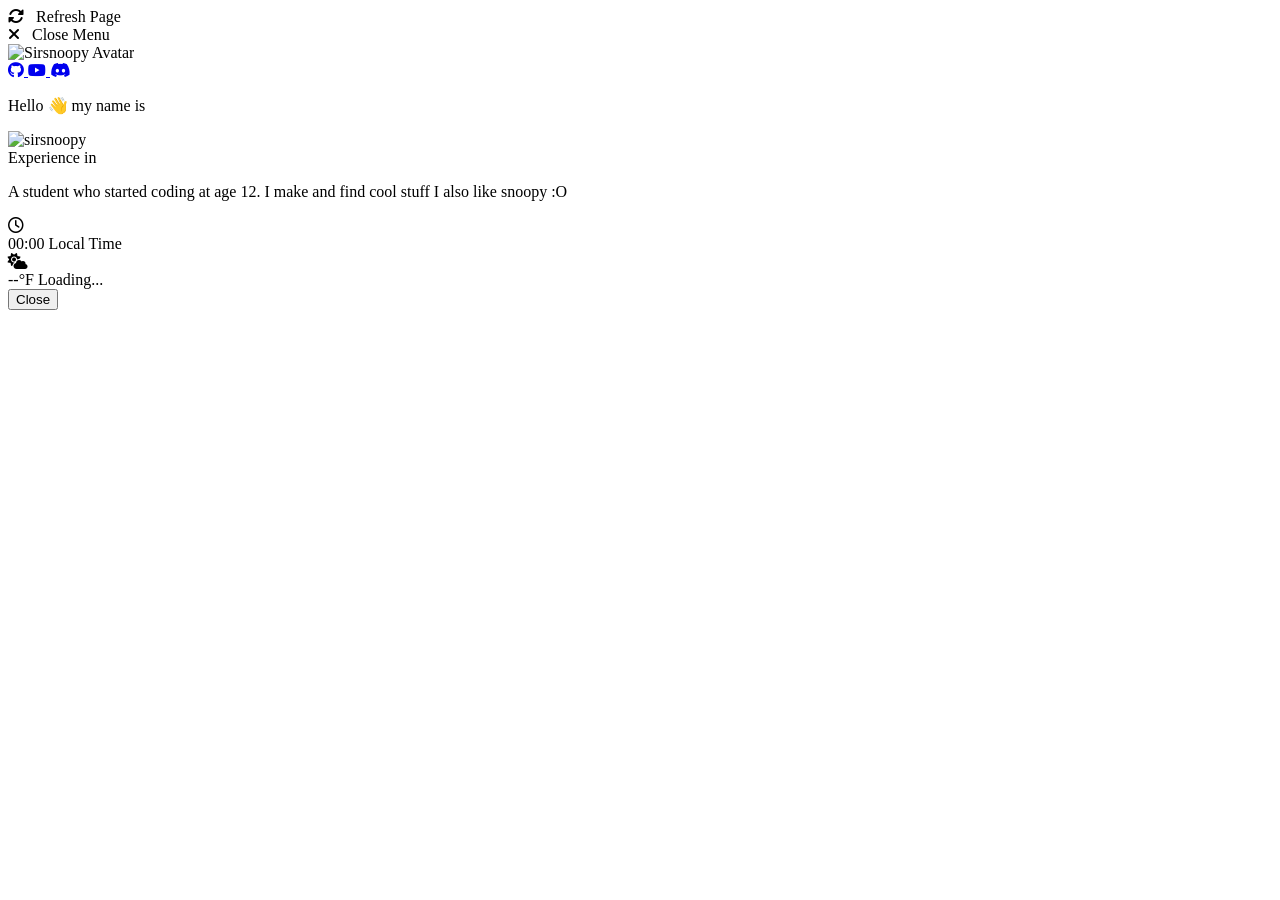
==== index.html @ 3606253a "Update index.html" ====
<!doctype html>
<html lang="en">
<head>
<meta charset="utf-8" />
<meta name="viewport" content="width=device-width,initial-scale=1,viewport-fit=cover" />
<title>Sirsnoopy</title>

<link rel="icon" type="image/png" href="https://raw.githubusercontent.com/code-andrewy/Images/refs/heads/main/c0e9641a-6ab6-4aae-87ee-11a4ff2da95d.sketchpad%20(1).png" />

<link rel="stylesheet" href="https://cdnjs.cloudflare.com/ajax/libs/font-awesome/6.5.1/css/all.min.css" />

<link href="https://fonts.googleapis.com/css2?family=Plus+Jakarta+Sans:wght@400;600;700;800&display=swap" rel="stylesheet" />

<link rel="stylesheet" href="style.css">
</head>

<body>

<div id="bg-overlay"></div>

<div id="context-menu" aria-hidden="true" role="menu">
  <div class="menu-item" id="ctx-refresh" role="menuitem" tabindex="0">
    <i class="fa-solid fa-rotate"></i>
    <span style="margin-left:8px">Refresh Page</span>
  </div>
  <div class="menu-item" id="ctx-close" role="menuitem" tabindex="0">
    <i class="fa-solid fa-xmark"></i>
    <span style="margin-left:8px">Close Menu</span>
  </div>
</div>

<div class="container" id="tilt-container">
  <main class="card" id="tilt-card" role="application" aria-label="Sirsnoopy profile card">

    <div class="card-glow" id="glow"></div>

    <div class="profile-section">
      <div class="pfp-outer" tabindex="0">
        <div class="pfp-inner">
          <img
            src="https://raw.githubusercontent.com/code-andrewy/Images/refs/heads/main/f7846a05d5985dff44d6d0ed58ea5aa6.png"
            alt="Sirsnoopy Avatar"
            class="pfp-img">
        </div>
      </div>

      <div class="social-row">
        <a href="https://github.com/code-andrewy" target="_blank" rel="noopener" class="social-btn" aria-label="GitHub">
          <i class="fa-brands fa-github"></i>
        </a>

        <a href="https://www.youtube.com/@SirSnoopsiee" target="_blank" rel="noopener" class="social-btn" aria-label="YouTube">
          <i class="fa-brands fa-youtube"></i>
        </a>

        <a href="https://discord.com/users/1478125540828385350" target="_blank" rel="noopener" class="social-btn" aria-label="Discord">
          <i class="fa-brands fa-discord"></i>
        </a>
      </div>
    </div>

    <div class="content-section">

      <div>
        <p class="greeting">Hello 👋 my name is</p>
        <img
          src="https://raw.githubusercontent.com/code-andrewy/jumpman64beta/refs/heads/main/image-removebg-preview%20(1).png"
          alt="sirsnoopy"
          class="name-logo">
      </div>

      <div class="typewriter-wrap">
        Experience in 
        <span id="typewriter" style="color:var(--blue)"></span>
        <span class="cursor"></span>
      </div>

      <p class="bio">
        A student who started coding at age 12. I make and find cool stuff I also like snoopy :O
      </p>

      <div class="info-grid">

        <div class="stat-box">
          <i class="fa-regular fa-clock"></i>
          <div>
            <span class="stat-val" id="time">00:00</span>
            <span class="stat-label">Local Time</span>
          </div>
        </div>

        <div class="stat-box">
          <i class="fa-solid fa-cloud-sun"></i>
          <div>
            <span class="stat-val" id="temp">--°F</span>
            <span class="stat-label" id="cond">Loading...</span>
          </div>
        </div>

      </div>

    </div>

  </main>
</div>

<div class="video-modal" id="video-modal" aria-hidden="true">
  <div class="video-frame" role="dialog" aria-modal="true" aria-label="Intro video">
    <button class="close" id="video-close">Close</button>
    <div id="intro-player" style="width:100%;height:100%;"></div>
  </div>
</div>

<script src="script.js" defer></script>

</body>
</html>
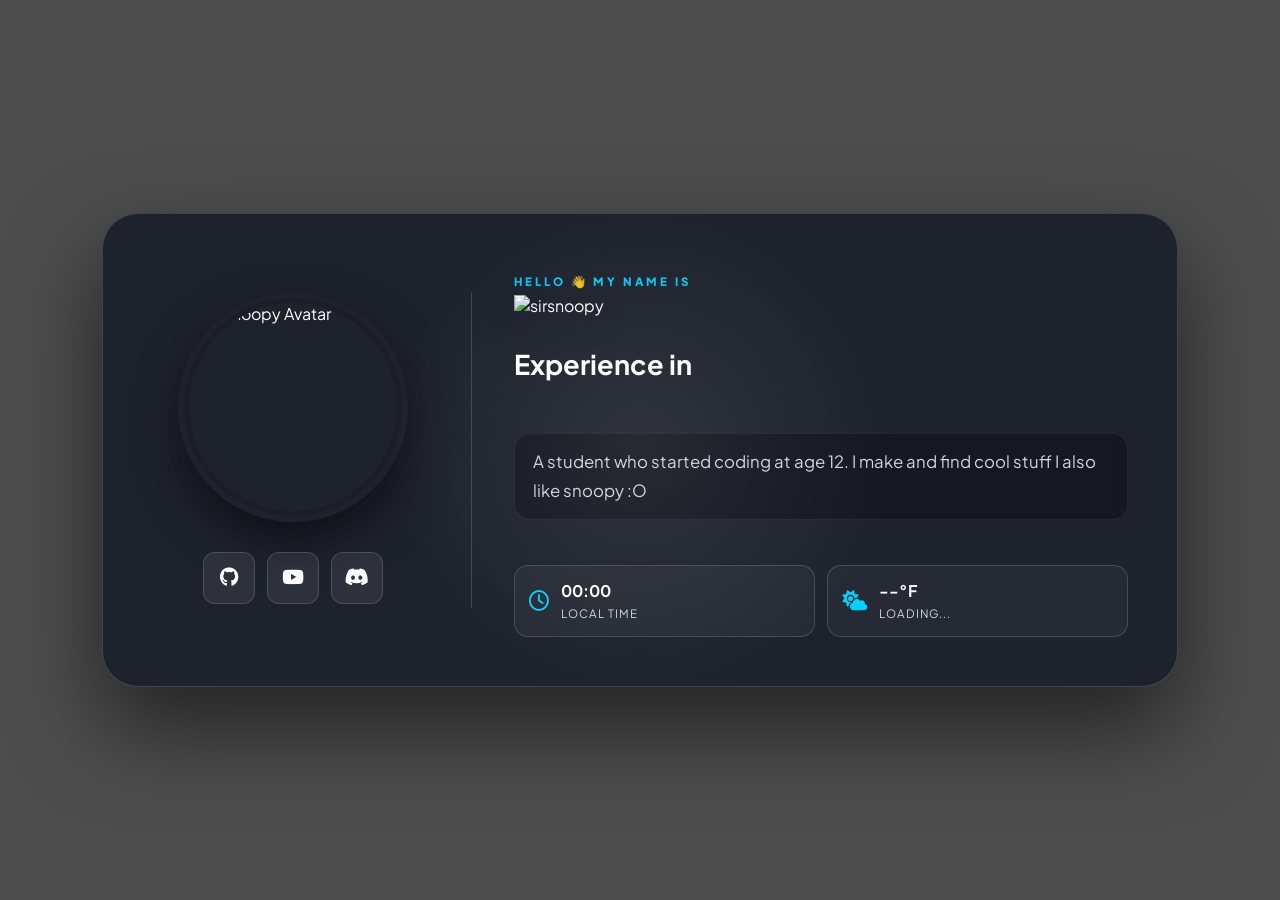
==== commit 0a5b1fce: "Update index.html" ====
--- a/index.html
+++ b/index.html
@@ -5,7 +5,7 @@
 <meta name="viewport" content="width=device-width,initial-scale=1,viewport-fit=cover" />
 <title>Sirsnoopy</title>
 
-<link rel="icon" type="image/png" href="https://raw.githubusercontent.com/code-andrewy/Images/refs/heads/main/c0e9641a-6ab6-4aae-87ee-11a4ff2da95d.sketchpad%20(1).png" />
+<link rel="icon" type="image/png" href="https://raw.githubusercontent.com/code-andrewy/Images/refs/heads/main/unwatermarked_Gemini_Generated_Image_5cxwxp5cxwxp5cxw.png" />
 
 <link rel="stylesheet" href="https://cdnjs.cloudflare.com/ajax/libs/font-awesome/6.5.1/css/all.min.css" />
 
@@ -38,7 +38,7 @@
       <div class="pfp-outer" tabindex="0">
         <div class="pfp-inner">
           <img
-            src="https://raw.githubusercontent.com/code-andrewy/Images/refs/heads/main/f7846a05d5985dff44d6d0ed58ea5aa6.png"
+            src="https://raw.githubusercontent.com/code-andrewy/Images/refs/heads/main/unwatermarked_Gemini_Generated_Image_5cxwxp5cxwxp5cxw.png"
             alt="Sirsnoopy Avatar"
             class="pfp-img">
         </div>
--- a/style.css
+++ b/style.css
@@ -0,0 +1,52 @@
+:root{
+  --blue:#00d2ff;
+  --Yellow:#000000;
+  --glass:rgba(15,20,35,0.75);
+  --border:rgba(255,255,255,0.15);
+  --text:#ffffff;
+  --muted:#cbd5e1;
+  --bg-fallback:url('https://raw.githubusercontent.com/code-andrewy/jumpman64beta/refs/heads/main/charlie-brown-snoopy-stargazing-desktop-wallpaper-preview.jpg');
+  --smooth-medium:260ms;
+}
+*{box-sizing:border-box}
+html,body{height:100%;margin:0;padding:0;font-family:'Plus Jakarta Sans',sans-serif;-webkit-font-smoothing:antialiased;-moz-osx-font-smoothing:grayscale;color:var(--text)}
+body{display:flex;align-items:center;justify-content:center;min-height:100vh;padding:env(safe-area-inset-top,20px) env(safe-area-inset-right,20px) env(safe-area-inset-bottom,20px) env(safe-area-inset-left,20px);background:linear-gradient(rgba(0,0,0,0.45),rgba(0,0,0,0.45)),var(--bg-fallback);background-size:cover;background-position:center;overflow:auto}
+@media (min-width:1100px){ body{ background-attachment:fixed } }
+#bg-video{position:fixed;inset:0;width:100%;height:100%;object-fit:cover;z-index:-2;pointer-events:none}
+#bg-overlay{position:fixed;inset:0;background:linear-gradient(rgba(0,0,0,0.45),rgba(0,0,0,0.45));z-index:-1;pointer-events:none}
+.hide-video #bg-video{display:none}
+#context-menu{position:fixed;background:rgba(20,25,40,0.95);backdrop-filter:blur(12px);border:1px solid var(--border);border-radius:12px;padding:8px;width:180px;display:none;z-index:10005;box-shadow:0 10px 30px rgba(0,0,0,0.5)}
+.menu-item{padding:10px 14px;font-size:.85rem;border-radius:8px;cursor:pointer;display:flex;align-items:center;gap:10px}
+.menu-item:hover{background:rgba(255,255,255,0.06)}
+.menu-item:focus{outline:3px solid rgba(0,210,255,0.12)}
+.ripple{position:fixed;border-radius:50%;transform:translate(-50%,-50%);pointer-events:none;background:rgba(255,255,255,0.16);animation:rippleAnim .56s cubic-bezier(.2,.9,.28,1) forwards;z-index:10006}
+@keyframes rippleAnim{0%{transform:translate(-50%,-50%) scale(0.02);opacity:0.9}60%{transform:translate(-50%,-50%) scale(0.8);opacity:0.45}100%{transform:translate(-50%,-50%) scale(4);opacity:0}}
+.container{width:100%;max-width:1100px;margin:0 auto;padding:12px;perspective:1500px;z-index:2}
+.card{width:100%;background:var(--glass);border:1px solid var(--border);border-radius:36px;padding:clamp(18px,3.5vw,48px);display:grid;grid-template-columns:1fr;gap:clamp(16px,3vw,40px);backdrop-filter:blur(28px) saturate(160%);-webkit-backdrop-filter:blur(28px) saturate(160%);box-shadow:0 40px 90px rgba(0,0,0,0.55);transform-style:preserve-3d;transition:transform .12s ease-out;position:relative;max-height:calc(100vh - 40px);overflow:auto;-webkit-overflow-scrolling:touch;will-change:transform}
+.card-glow{position:absolute;inset:0;background:radial-gradient(circle at var(--mouse-x,50%) var(--mouse-y,50%),rgba(255,255,255,0.08),transparent 45%);pointer-events:none;z-index:3;border-radius:inherit;transition:background-position 220ms linear,opacity 220ms ease}
+.profile-section{display:flex;flex-direction:column;align-items:center;gap:clamp(16px,2.6vw,30px);z-index:2;padding-bottom:4px}
+.pfp-outer{width:clamp(120px,20vw,230px);height:clamp(120px,20vw,230px);background:var(--yellow);border-radius:50%;padding:6px;box-shadow:0 20px 45px rgba(0,0,0,0.5);transition:transform .4s cubic-bezier(.175,.885,.32,1.275);flex-shrink:0}
+.pfp-outer:hover{transform:scale(1.04)}
+.pfp-inner{width:100%;height:100%;border-radius:50%;overflow:hidden;border:5px solid rgba(0,0,0,0.12)}
+.pfp-img{width:100%;height:100%;object-fit:cover;display:block;backface-visibility:hidden;-webkit-transform:translateZ(0)}
+.content-section{z-index:2;display:flex;flex-direction:column;gap:clamp(12px,2.2vw,28px)}
+.greeting{color:var(--blue);text-transform:uppercase;letter-spacing:3px;font-weight:800;font-size:.72rem;margin-bottom:6px;opacity:.95}
+.name-logo{max-width:320px;width:100%;filter:drop-shadow(0 8px 15px rgba(0,0,0,0.4));margin-bottom:6px}
+.typewriter-wrap{font-size:clamp(1rem,2.6vw,1.7rem);font-weight:700;min-height:1.4em;line-height:1.1;word-break:break-word}
+.bio{color:var(--muted);font-size:clamp(.95rem,1.9vw,1.05rem);line-height:1.7;background:rgba(0,0,0,0.28);padding:14px 18px;border-radius:16px;border:1px solid rgba(255,255,255,0.06);max-width:100%;overflow:auto}
+.info-grid{display:grid;grid-template-columns:repeat(auto-fit,minmax(160px,1fr));gap:12px}
+.stat-box{background:rgba(255,255,255,0.04);padding:14px;border-radius:14px;border:1px solid var(--border);display:flex;align-items:center;gap:12px;transition:transform .28s ease,background .28s ease,border-color .28s ease}
+.stat-box:hover{transform:translateY(-6px);background:rgba(255,255,255,0.06);border-color:var(--blue)}
+.stat-box i{font-size:1.25rem;color:var(--blue)}
+.stat-val{font-weight:700;font-size:1rem;display:block}
+.stat-label{font-size:.72rem;color:var(--muted);text-transform:uppercase;letter-spacing:1px}
+.social-row{display:flex;gap:12px;flex-wrap:wrap;align-items:center}
+.social-btn{width:52px;height:52px;border-radius:12px;background:rgba(255,255,255,0.07);border:1px solid var(--border);color:white;font-size:1.2rem;display:grid;place-items:center;text-decoration:none;transition:transform .22s cubic-bezier(.175,.885,.32,1.275),box-shadow .22s}
+.social-btn:hover{transform:translateY(-8px) scale(1.06);box-shadow:0 12px 28px rgba(0,0,0,0.28)}
+@media (min-width:850px){.card{grid-template-columns:320px 1fr;align-items:center;gap:36px;padding:clamp(28px,3.8vw,56px)}.profile-section{border-right:1px solid var(--border);padding-right:36px}.content-section{padding-left:6px}}
+@media (max-width:600px){.card{padding:16px;border-radius:20px;gap:16px;max-height:calc(100vh - 20px)}.profile-section{border-right:none;padding:0}.social-row{justify-content:center}.name-logo{max-width:260px;margin:0 auto;display:block}.greeting{text-align:center}.pfp-outer{padding:4px}.social-btn{width:48px;height:48px;font-size:1.05rem;border-radius:10px}.bio{padding:12px;border-radius:12px}}
+@media (max-width:420px){.pfp-outer{width:clamp(96px,28vw,160px);height:clamp(96px,28vw,160px)}.typewriter-wrap{font-size:1.05rem}.stat-box{padding:11px;gap:10px}.info-grid{grid-template-columns:repeat(auto-fit,minmax(140px,1fr))}.card{padding:12px;border-radius:16px}}
+.video-modal{position:fixed;inset:0;display:none;align-items:center;justify-content:center;background:rgba(0,0,0,0.95);z-index:10010}
+.video-frame{position:absolute;inset:0;width:100%;height:100%;margin:auto;border-radius:0;overflow:hidden}
+.video-frame .close{position:absolute;right:12px;top:12px;background:rgba(255,255,255,0.06);border:1px solid rgba(255,255,255,0.06);color:#fff;padding:8px;border-radius:8px;cursor:pointer;z-index:3}
+.copy-toast{position:fixed;left:50%;transform:translateX(-50%);bottom:6%;padding:10px 14px;border-radius:12px;background:rgba(12,12,12,0.9);color:#fff;font-weight:700;z-index:120000;box-shadow:0 12px 28px rgba(0,0,0,0.6)}
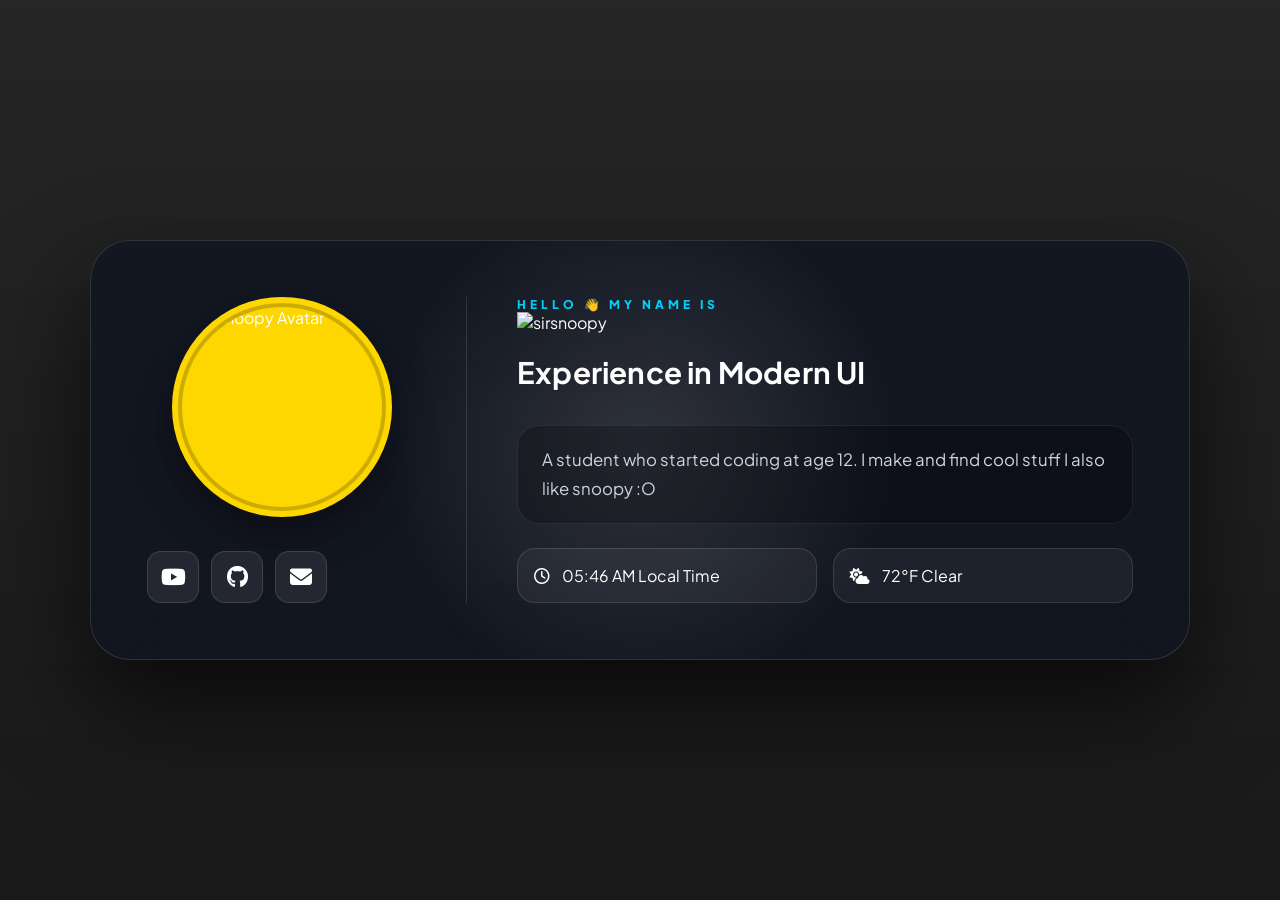
==== commit 4b9c7020: "Update index.html" ====
--- a/index.html
+++ b/index.html
@@ -45,7 +45,7 @@
       </div>
 
       <div class="social-row">
-        <a href="https://github.com/code-andrewy" target="_blank" rel="noopener" class="social-btn" aria-label="GitHub">
+        <a href="https://github.com/SirSnoopsiee" target="_blank" rel="noopener" class="social-btn" aria-label="GitHub">
           <i class="fa-brands fa-github"></i>
         </a>
 
@@ -106,7 +106,6 @@
 
 <div class="video-modal" id="video-modal" aria-hidden="true">
   <div class="video-frame" role="dialog" aria-modal="true" aria-label="Intro video">
-    <button class="close" id="video-close">Close</button>
     <div id="intro-player" style="width:100%;height:100%;"></div>
   </div>
 </div>
--- a/style.css
+++ b/style.css
@@ -1,52 +1,359 @@
+/* Stop looking at my code me don't like that! :( */
 :root{
-  --blue:#00d2ff;
-  --Yellow:#000000;
-  --glass:rgba(15,20,35,0.75);
-  --border:rgba(255,255,255,0.15);
+  --accent-blue:#00d2ff;
+  --accent-yellow:#ffd700;
+  --glass:rgba(15,20,35,0.72);
+  --border:rgba(255,255,255,0.12);
   --text:#ffffff;
   --muted:#cbd5e1;
   --bg-fallback:url('https://raw.githubusercontent.com/code-andrewy/jumpman64beta/refs/heads/main/charlie-brown-snoopy-stargazing-desktop-wallpaper-preview.jpg');
-  --smooth-medium:260ms;
-}
-*{box-sizing:border-box}
-html,body{height:100%;margin:0;padding:0;font-family:'Plus Jakarta Sans',sans-serif;-webkit-font-smoothing:antialiased;-moz-osx-font-smoothing:grayscale;color:var(--text)}
-body{display:flex;align-items:center;justify-content:center;min-height:100vh;padding:env(safe-area-inset-top,20px) env(safe-area-inset-right,20px) env(safe-area-inset-bottom,20px) env(safe-area-inset-left,20px);background:linear-gradient(rgba(0,0,0,0.45),rgba(0,0,0,0.45)),var(--bg-fallback);background-size:cover;background-position:center;overflow:auto}
-@media (min-width:1100px){ body{ background-attachment:fixed } }
-#bg-video{position:fixed;inset:0;width:100%;height:100%;object-fit:cover;z-index:-2;pointer-events:none}
-#bg-overlay{position:fixed;inset:0;background:linear-gradient(rgba(0,0,0,0.45),rgba(0,0,0,0.45));z-index:-1;pointer-events:none}
-.hide-video #bg-video{display:none}
-#context-menu{position:fixed;background:rgba(20,25,40,0.95);backdrop-filter:blur(12px);border:1px solid var(--border);border-radius:12px;padding:8px;width:180px;display:none;z-index:10005;box-shadow:0 10px 30px rgba(0,0,0,0.5)}
-.menu-item{padding:10px 14px;font-size:.85rem;border-radius:8px;cursor:pointer;display:flex;align-items:center;gap:10px}
-.menu-item:hover{background:rgba(255,255,255,0.06)}
-.menu-item:focus{outline:3px solid rgba(0,210,255,0.12)}
-.ripple{position:fixed;border-radius:50%;transform:translate(-50%,-50%);pointer-events:none;background:rgba(255,255,255,0.16);animation:rippleAnim .56s cubic-bezier(.2,.9,.28,1) forwards;z-index:10006}
-@keyframes rippleAnim{0%{transform:translate(-50%,-50%) scale(0.02);opacity:0.9}60%{transform:translate(-50%,-50%) scale(0.8);opacity:0.45}100%{transform:translate(-50%,-50%) scale(4);opacity:0}}
-.container{width:100%;max-width:1100px;margin:0 auto;padding:12px;perspective:1500px;z-index:2}
-.card{width:100%;background:var(--glass);border:1px solid var(--border);border-radius:36px;padding:clamp(18px,3.5vw,48px);display:grid;grid-template-columns:1fr;gap:clamp(16px,3vw,40px);backdrop-filter:blur(28px) saturate(160%);-webkit-backdrop-filter:blur(28px) saturate(160%);box-shadow:0 40px 90px rgba(0,0,0,0.55);transform-style:preserve-3d;transition:transform .12s ease-out;position:relative;max-height:calc(100vh - 40px);overflow:auto;-webkit-overflow-scrolling:touch;will-change:transform}
-.card-glow{position:absolute;inset:0;background:radial-gradient(circle at var(--mouse-x,50%) var(--mouse-y,50%),rgba(255,255,255,0.08),transparent 45%);pointer-events:none;z-index:3;border-radius:inherit;transition:background-position 220ms linear,opacity 220ms ease}
-.profile-section{display:flex;flex-direction:column;align-items:center;gap:clamp(16px,2.6vw,30px);z-index:2;padding-bottom:4px}
-.pfp-outer{width:clamp(120px,20vw,230px);height:clamp(120px,20vw,230px);background:var(--yellow);border-radius:50%;padding:6px;box-shadow:0 20px 45px rgba(0,0,0,0.5);transition:transform .4s cubic-bezier(.175,.885,.32,1.275);flex-shrink:0}
-.pfp-outer:hover{transform:scale(1.04)}
-.pfp-inner{width:100%;height:100%;border-radius:50%;overflow:hidden;border:5px solid rgba(0,0,0,0.12)}
-.pfp-img{width:100%;height:100%;object-fit:cover;display:block;backface-visibility:hidden;-webkit-transform:translateZ(0)}
-.content-section{z-index:2;display:flex;flex-direction:column;gap:clamp(12px,2.2vw,28px)}
-.greeting{color:var(--blue);text-transform:uppercase;letter-spacing:3px;font-weight:800;font-size:.72rem;margin-bottom:6px;opacity:.95}
-.name-logo{max-width:320px;width:100%;filter:drop-shadow(0 8px 15px rgba(0,0,0,0.4));margin-bottom:6px}
-.typewriter-wrap{font-size:clamp(1rem,2.6vw,1.7rem);font-weight:700;min-height:1.4em;line-height:1.1;word-break:break-word}
-.bio{color:var(--muted);font-size:clamp(.95rem,1.9vw,1.05rem);line-height:1.7;background:rgba(0,0,0,0.28);padding:14px 18px;border-radius:16px;border:1px solid rgba(255,255,255,0.06);max-width:100%;overflow:auto}
-.info-grid{display:grid;grid-template-columns:repeat(auto-fit,minmax(160px,1fr));gap:12px}
-.stat-box{background:rgba(255,255,255,0.04);padding:14px;border-radius:14px;border:1px solid var(--border);display:flex;align-items:center;gap:12px;transition:transform .28s ease,background .28s ease,border-color .28s ease}
-.stat-box:hover{transform:translateY(-6px);background:rgba(255,255,255,0.06);border-color:var(--blue)}
-.stat-box i{font-size:1.25rem;color:var(--blue)}
-.stat-val{font-weight:700;font-size:1rem;display:block}
-.stat-label{font-size:.72rem;color:var(--muted);text-transform:uppercase;letter-spacing:1px}
-.social-row{display:flex;gap:12px;flex-wrap:wrap;align-items:center}
-.social-btn{width:52px;height:52px;border-radius:12px;background:rgba(255,255,255,0.07);border:1px solid var(--border);color:white;font-size:1.2rem;display:grid;place-items:center;text-decoration:none;transition:transform .22s cubic-bezier(.175,.885,.32,1.275),box-shadow .22s}
-.social-btn:hover{transform:translateY(-8px) scale(1.06);box-shadow:0 12px 28px rgba(0,0,0,0.28)}
-@media (min-width:850px){.card{grid-template-columns:320px 1fr;align-items:center;gap:36px;padding:clamp(28px,3.8vw,56px)}.profile-section{border-right:1px solid var(--border);padding-right:36px}.content-section{padding-left:6px}}
-@media (max-width:600px){.card{padding:16px;border-radius:20px;gap:16px;max-height:calc(100vh - 20px)}.profile-section{border-right:none;padding:0}.social-row{justify-content:center}.name-logo{max-width:260px;margin:0 auto;display:block}.greeting{text-align:center}.pfp-outer{padding:4px}.social-btn{width:48px;height:48px;font-size:1.05rem;border-radius:10px}.bio{padding:12px;border-radius:12px}}
-@media (max-width:420px){.pfp-outer{width:clamp(96px,28vw,160px);height:clamp(96px,28vw,160px)}.typewriter-wrap{font-size:1.05rem}.stat-box{padding:11px;gap:10px}.info-grid{grid-template-columns:repeat(auto-fit,minmax(140px,1fr))}.card{padding:12px;border-radius:16px}}
-.video-modal{position:fixed;inset:0;display:none;align-items:center;justify-content:center;background:rgba(0,0,0,0.95);z-index:10010}
-.video-frame{position:absolute;inset:0;width:100%;height:100%;margin:auto;border-radius:0;overflow:hidden}
-.video-frame .close{position:absolute;right:12px;top:12px;background:rgba(255,255,255,0.06);border:1px solid rgba(255,255,255,0.06);color:#fff;padding:8px;border-radius:8px;cursor:pointer;z-index:3}
-.copy-toast{position:fixed;left:50%;transform:translateX(-50%);bottom:6%;padding:10px 14px;border-radius:12px;background:rgba(12,12,12,0.9);color:#fff;font-weight:700;z-index:120000;box-shadow:0 12px 28px rgba(0,0,0,0.6)}
+  --ease-bouncy:cubic-bezier(0.34,1.56,0.64,1);
+  --ease-smooth:cubic-bezier(0.23,1,0.32,1);
+  --card-radius:40px;
+  --card-padding:clamp(24px,5vw,56px);
+  --glass-blur:35px;
+  --max-width:1100px;
+}
+
+*{box-sizing:border-box;margin:0;padding:0}
+
+html,body{
+  height:100%;
+  font-family:'Plus Jakarta Sans',sans-serif;
+  -webkit-font-smoothing:antialiased;
+  color:var(--text);
+  background:linear-gradient(rgba(0,0,0,.5),rgba(0,0,0,.5)),var(--bg-fallback);
+  background-size:cover;
+  background-position:center;
+  background-attachment:fixed;
+  overflow-x:hidden;
+}
+
+body{
+  min-height:100vh;
+  display:flex;
+  align-items:center;
+  justify-content:center;
+  padding:20px;
+}
+
+#bg-video{
+  position:fixed;
+  inset:0;
+  width:100%;
+  height:100%;
+  object-fit:cover;
+  z-index:-2;
+  pointer-events:none;
+}
+
+#bg-overlay{
+  position:fixed;
+  inset:0;
+  background:linear-gradient(rgba(0,0,0,.4),rgba(0,0,0,.6));
+  z-index:-1;
+  pointer-events:none;
+}
+
+#context-menu{
+  position:fixed;
+  right:20px;
+  top:70px;
+  width:190px;
+  background:rgba(20,25,40,.92);
+  backdrop-filter:blur(16px);
+  -webkit-backdrop-filter:blur(16px);
+  border:1px solid var(--border);
+  border-radius:14px;
+  padding:6px;
+  display:none;
+  z-index:10005;
+  box-shadow:0 15px 40px rgba(0,0,0,.6);
+}
+
+.menu-item{
+  padding:10px 14px;
+  font-size:.85rem;
+  border-radius:10px;
+  cursor:pointer;
+  display:flex;
+  align-items:center;
+  gap:10px;
+  transition:background .18s var(--ease-smooth),color .18s var(--ease-smooth),transform .18s var(--ease-smooth);
+}
+
+.menu-item:hover,
+.menu-item:focus{background:rgba(255,255,255,.07);color:var(--accent-blue)}
+
+.container{
+  width:100%;
+  max-width:var(--max-width);
+  perspective:2000px;
+  z-index:2;
+  animation:cardAppear .85s var(--ease-smooth);
+}
+
+.card{
+  width:100%;
+  background:var(--glass);
+  border:1px solid var(--border);
+  border-radius:var(--card-radius);
+  padding:var(--card-padding);
+  display:grid;
+  grid-template-columns:1fr;
+  gap:clamp(24px,4vw,48px);
+  backdrop-filter:blur(var(--glass-blur)) saturate(180%);
+  -webkit-backdrop-filter:blur(var(--glass-blur)) saturate(180%);
+  box-shadow:0 45px 100px rgba(0,0,0,.65);
+  transform-style:preserve-3d;
+  position:relative;
+  overflow:visible;
+  isolation:isolate;
+}
+
+.card-glow{
+  position:absolute;
+  inset:0;
+  border-radius:inherit;
+  pointer-events:none;
+  z-index:1;
+  background:radial-gradient(circle at var(--mouse-x,50%) var(--mouse-y,50%), rgba(255,255,255,.12), transparent 45%);
+  will-change:background,opacity;
+}
+
+.profile-section{
+  display:flex;
+  flex-direction:column;
+  align-items:center;
+  gap:24px;
+  z-index:2;
+}
+
+.pfp-outer{
+  width:clamp(140px,20vw,220px);
+  height:clamp(140px,20vw,220px);
+  background:var(--accent-yellow);
+  border-radius:50%;
+  padding:6px;
+  box-shadow:0 15px 40px rgba(0,0,0,.4);
+  transition:transform .5s var(--ease-bouncy);
+  display:flex;
+  align-items:center;
+  justify-content:center;
+}
+
+.pfp-outer:hover,
+.pfp-outer:focus{transform:scale(1.05) rotate(2deg)}
+
+.pfp-inner{width:100%;height:100%;border-radius:50%;overflow:hidden;border:4px solid rgba(0,0,0,.2)}
+
+.pfp-img{width:100%;height:100%;object-fit:cover;display:block}
+
+.social-row{
+  display:flex;
+  gap:12px;
+  flex-wrap:wrap;
+  justify-content:center;
+  align-items:center;
+  width:100%;
+  margin-top:10px;
+}
+
+.social-btn{
+  width:52px;
+  height:52px;
+  border-radius:14px;
+  background:rgba(255,255,255,.08);
+  border:1px solid var(--border);
+  color:var(--text);
+  display:inline-flex;
+  align-items:center;
+  justify-content:center;
+  text-decoration:none;
+  transition:transform .36s var(--ease-bouncy),box-shadow .28s var(--ease-smooth),background .2s var(--ease-smooth);
+  position:relative;
+  outline:none;
+}
+
+.social-btn:focus{box-shadow:0 8px 18px rgba(0,0,0,.35);transform:translateY(-6px) scale(1.03)}
+
+.social-btn:hover{transform:translateY(-8px) scale(1.05)}
+
+.social-btn::after{
+  content:attr(data-tooltip);
+  position:absolute;
+  left:50%;
+  transform:translateX(-50%) translateY(10px);
+  bottom:-44px;
+  background:rgba(0,0,0,.9);
+  border:1px solid var(--border);
+  color:var(--text);
+  padding:6px 12px;
+  border-radius:8px;
+  font-size:12px;
+  white-space:nowrap;
+  opacity:0;
+  pointer-events:none;
+  transition:opacity .25s var(--ease-smooth),transform .25s var(--ease-smooth);
+  z-index:100;
+}
+
+.social-btn:hover::after,
+.social-btn:focus::after,
+.social-btn:active::after{opacity:1;transform:translateX(-50%) translateY(0)}
+
+.social-btn.youtube:hover,
+.social-btn.youtube:focus{background:#ff0000;border-color:#ff0000;box-shadow:0 8px 20px rgba(255,0,0,.3)}
+.social-btn.github:hover,
+.social-btn.github:focus{background:#333;border-color:#666;box-shadow:0 8px 20px rgba(0,0,0,.4)}
+.social-btn.contact:hover,
+.social-btn.contact:focus{background:var(--accent-blue);border-color:var(--accent-blue);box-shadow:0 8px 20px rgba(0,210,255,.3)}
+
+.content-section{
+  z-index:2;
+  display:flex;
+  flex-direction:column;
+  gap:24px;
+}
+
+.greeting{
+  color:var(--accent-blue);
+  text-transform:uppercase;
+  letter-spacing:4px;
+  font-weight:800;
+  font-size:.75rem;
+}
+
+.name-logo{max-width:340px;width:100%;filter:drop-shadow(0 12px 24px rgba(0,0,0,.5));display:block}
+
+.typewriter-wrap{
+  font-size:clamp(1.1rem,2.8vw,1.85rem);
+  font-weight:700;
+  min-height:1.5em;
+  line-height:1.05;
+  letter-spacing:.2px;
+}
+
+.bio{
+  color:var(--muted);
+  font-size:1.05rem;
+  line-height:1.7;
+  background:rgba(0,0,0,.25);
+  padding:20px 24px;
+  border-radius:22px;
+  border:1px solid rgba(255,255,255,.08);
+}
+
+.info-grid{
+  display:grid;
+  grid-template-columns:repeat(auto-fit,minmax(180px,1fr));
+  gap:16px;
+}
+
+.stat-box{
+  background:rgba(255,255,255,.05);
+  padding:16px;
+  border-radius:18px;
+  border:1px solid var(--border);
+  display:flex;
+  align-items:center;
+  gap:12px;
+  transition:transform .2s var(--ease-smooth),box-shadow .2s var(--ease-smooth);
+}
+
+#video-modal{
+  position:fixed;
+  inset:0;
+  display:none;
+  align-items:center;
+  justify-content:center;
+  background:rgba(0,0,0,.96);
+  z-index:10010;
+  backdrop-filter:blur(15px);
+  -webkit-backdrop-filter:blur(15px);
+}
+
+.video-container{
+  position:fixed;
+  inset:0;
+  width:100vw;
+  height:100vh;
+  max-width:none;
+  max-height:none;
+  border-radius:0;
+  overflow:hidden;
+  background:#000;
+}
+
+.video-container iframe{width:100%;height:100%;border:0;display:block}
+
+#video-close{
+  position:fixed;
+  top:20px;
+  right:20px;
+  width:52px;
+  height:52px;
+  border-radius:14px;
+  background:rgba(255,255,255,.08);
+  border:1px solid var(--border);
+  color:var(--text);
+  display:flex;
+  align-items:center;
+  justify-content:center;
+  cursor:pointer;
+  transition:transform .36s var(--ease-bouncy),background .2s,var(--ease-smooth);
+  z-index:10011;
+}
+
+#video-close:hover,
+#video-close:focus{transform:translateY(-8px) scale(1.05);background:#ff0000;border-color:#ff0000;box-shadow:0 10px 25px rgba(255,0,0,.4)}
+
+.copy-toast{
+  position:fixed;
+  left:50%;
+  transform:translateX(-50%);
+  bottom:50px;
+  padding:14px 24px;
+  border-radius:16px;
+  background:rgba(10,10,10,.95);
+  border:1px solid var(--accent-blue);
+  color:#fff;
+  font-weight:700;
+  z-index:120000;
+  animation:cardAppear .4s var(--ease-smooth);
+}
+
+.ripple{
+  position:fixed;
+  border-radius:50%;
+  transform:translate(-50%,-50%);
+  pointer-events:none;
+  background:rgba(255,255,255,.25);
+  animation:rippleAnim .6s var(--ease-smooth) forwards;
+  z-index:10006;
+}
+
+@keyframes cardAppear{from{opacity:0;transform:translateY(20px)}to{opacity:1;transform:translateY(0)}}
+@keyframes rippleAnim{0%{transform:translate(-50%,-50%) scale(0);opacity:.8}100%{transform:translate(-50%,-50%) scale(4);opacity:0}}
+
+@media (min-width:850px){
+  .card{grid-template-columns:320px 1fr;align-items:center;gap:50px}
+  .profile-section{border-right:1px solid var(--border);padding-right:50px}
+  .social-row{justify-content:flex-start}
+}
+
+@media (max-width:600px){
+  .card{padding:24px;border-radius:30px}
+  .profile-section{border-right:none;border-bottom:1px solid var(--border);padding-bottom:24px}
+  .typewriter-wrap{font-size:1.25rem}
+  .pfp-outer{width:120px;height:120px}
+  .social-btn{width:44px;height:44px}
+  .social-btn::after{bottom:-38px;font-size:11px;padding:5px 10px}
+  .card-glow{background:radial-gradient(circle at 50% 40%, rgba(255,255,255,.06), transparent 40%)}
+  body{padding:12px}
+}
+
+@media (prefers-reduced-motion:reduce){
+  .card, .pfp-outer, .social-btn, #video-close, .copy-toast{transition:none!important;animation:none!important}
+  .social-btn:hover{transform:none}
+}
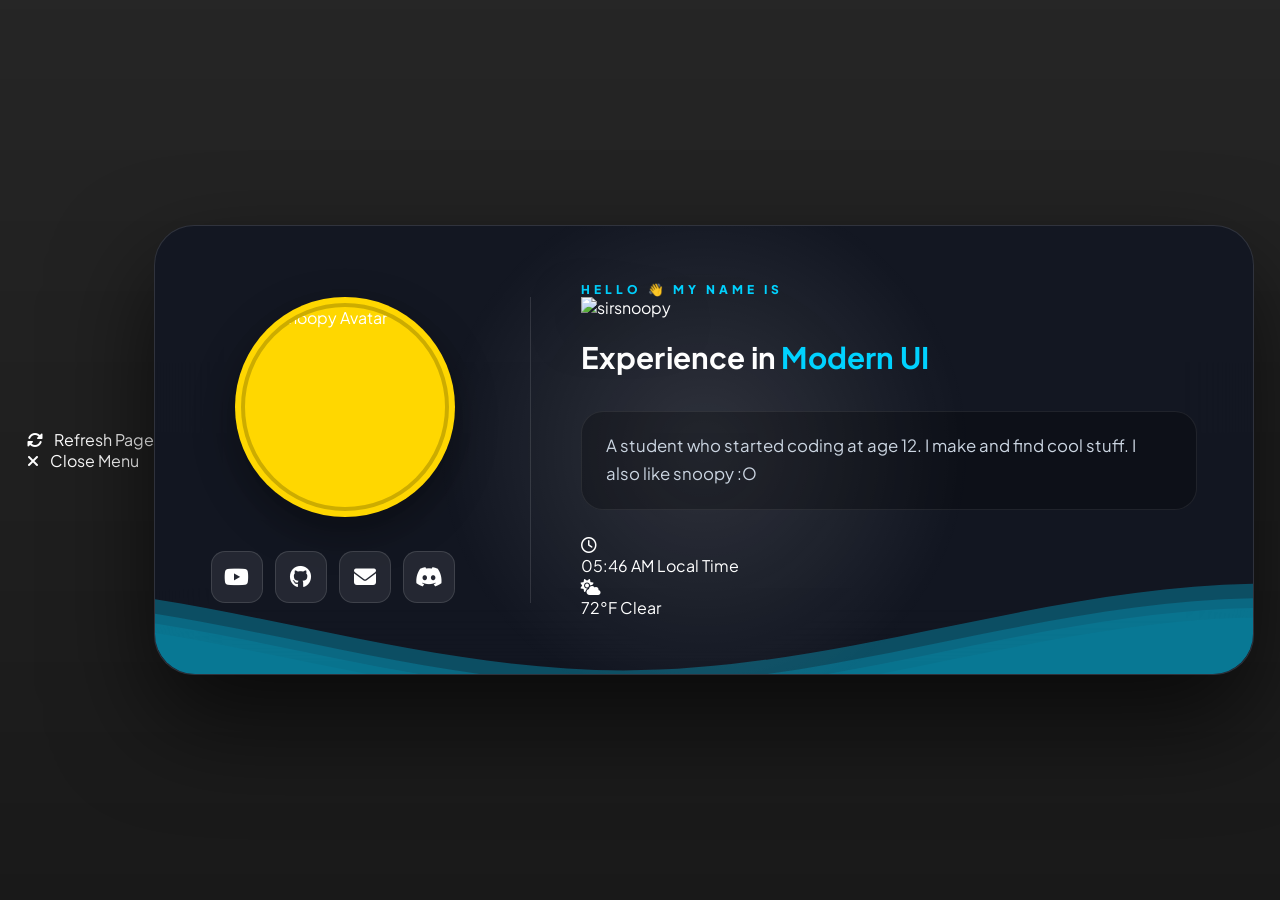
==== commit dabcd00b: "Update index.html" ====
--- a/index.html
+++ b/index.html
@@ -1,116 +1,117 @@
 <!doctype html>
 <html lang="en">
 <head>
-<meta charset="utf-8" />
-<meta name="viewport" content="width=device-width,initial-scale=1,viewport-fit=cover" />
-<title>Sirsnoopy</title>
+  <meta charset="utf-8" />
+  <meta name="viewport" content="width=device-width,initial-scale=1,viewport-fit=cover" />
+  <title>Sirsnoopy</title>
 
-<link rel="icon" type="image/png" href="https://raw.githubusercontent.com/code-andrewy/Images/refs/heads/main/unwatermarked_Gemini_Generated_Image_5cxwxp5cxwxp5cxw.png" />
-
-<link rel="stylesheet" href="https://cdnjs.cloudflare.com/ajax/libs/font-awesome/6.5.1/css/all.min.css" />
-
-<link href="https://fonts.googleapis.com/css2?family=Plus+Jakarta+Sans:wght@400;600;700;800&display=swap" rel="stylesheet" />
-
-<link rel="stylesheet" href="style.css">
+  <link rel="icon" type="image/png" href="https://raw.githubusercontent.com/code-andrewy/Images/refs/heads/main/unwatermarked_Gemini_Generated_Image_5cxwxp5cxwxp5cxw.png" />
+  <link rel="stylesheet" href="https://cdnjs.cloudflare.com/ajax/libs/font-awesome/6.5.1/css/all.min.css" />
+  <link href="https://fonts.googleapis.com/css2?family=Plus+Jakarta+Sans:wght@400;600;700;800&display=swap" rel="stylesheet" />
+  <link rel="stylesheet" href="style.css">
 </head>
 
 <body>
 
-<div id="bg-overlay"></div>
+  <div id="bg-overlay"></div>
 
-<div id="context-menu" aria-hidden="true" role="menu">
-  <div class="menu-item" id="ctx-refresh" role="menuitem" tabindex="0">
-    <i class="fa-solid fa-rotate"></i>
-    <span style="margin-left:8px">Refresh Page</span>
+  <div id="context-menu" aria-hidden="true" role="menu">
+    <div class="menu-item" id="ctx-refresh" role="menuitem" tabindex="0">
+      <i class="fa-solid fa-rotate"></i>
+      <span style="margin-left:8px">Refresh Page</span>
+    </div>
+    <div class="menu-item" id="ctx-close" role="menuitem" tabindex="0">
+      <i class="fa-solid fa-xmark"></i>
+      <span style="margin-left:8px">Close Menu</span>
+    </div>
   </div>
-  <div class="menu-item" id="ctx-close" role="menuitem" tabindex="0">
-    <i class="fa-solid fa-xmark"></i>
-    <span style="margin-left:8px">Close Menu</span>
-  </div>
-</div>
 
-<div class="container" id="tilt-container">
-  <main class="card" id="tilt-card" role="application" aria-label="Sirsnoopy profile card">
+  <div class="container" id="tilt-container">
+    <main class="card" id="tilt-card" role="application" aria-label="Sirsnoopy profile card">
+      
+      <div class="card-glow" id="glow"></div>
+      
+      <div class="wave-container">
+        <svg class="waves" xmlns="http://www.w3.org/2000/svg" xmlns:xlink="http://www.w3.org/1999/xlink"
+          viewBox="0 24 150 28" preserveAspectRatio="none" shape-rendering="auto">
+          <defs>
+            <path id="gentle-wave" d="M-160 44c30 0 58-18 88-18s 58 18 88 18 58-18 88-18 58 18 88 18 v44h-352z" />
+          </defs>
+          <g class="parallax">
+            <use xlink:href="#gentle-wave" x="48" y="0" />
+            <use xlink:href="#gentle-wave" x="48" y="3" />
+            <use xlink:href="#gentle-wave" x="48" y="5" />
+            <use xlink:href="#gentle-wave" x="48" y="7" />
+          </g>
+        </svg>
+      </div>
 
-    <div class="card-glow" id="glow"></div>
+      <div class="profile-section">
+        <div class="pfp-outer" tabindex="0">
+          <div class="pfp-inner">
+            <img src="https://raw.githubusercontent.com/code-andrewy/Images/refs/heads/main/unwatermarked_Gemini_Generated_Image_5cxwxp5cxwxp5cxw.png"
+                 alt="Sirsnoopy Avatar" class="pfp-img">
+          </div>
+        </div>
 
-    <div class="profile-section">
-      <div class="pfp-outer" tabindex="0">
-        <div class="pfp-inner">
-          <img
-            src="https://raw.githubusercontent.com/code-andrewy/Images/refs/heads/main/unwatermarked_Gemini_Generated_Image_5cxwxp5cxwxp5cxw.png"
-            alt="Sirsnoopy Avatar"
-            class="pfp-img">
+        <div class="social-row">
+          <a href="https://github.com/SirSnoopsiee" target="_blank" rel="noopener" class="social-btn" aria-label="GitHub">
+            <i class="fa-brands fa-github"></i>
+          </a>
+          <a href="https://www.youtube.com/@SirSnoopsiee" target="_blank" rel="noopener" class="social-btn" aria-label="YouTube">
+            <i class="fa-brands fa-youtube"></i>
+          </a>
+          <a href="https://discord.com/users/1478125540828385350" target="_blank" rel="noopener" class="social-btn" aria-label="Discord">
+            <i class="fa-brands fa-discord"></i>
+          </a>
         </div>
       </div>
 
-      <div class="social-row">
-        <a href="https://github.com/SirSnoopsiee" target="_blank" rel="noopener" class="social-btn" aria-label="GitHub">
-          <i class="fa-brands fa-github"></i>
-        </a>
+      <div class="content-section">
+        <div>
+          <p class="greeting">Hello 👋 my name is</p>
+          <img src="https://raw.githubusercontent.com/code-andrewy/jumpman64beta/refs/heads/main/image-removebg-preview%20(1).png"
+               alt="sirsnoopy" class="name-logo">
+        </div>
 
-        <a href="https://www.youtube.com/@SirSnoopsiee" target="_blank" rel="noopener" class="social-btn" aria-label="YouTube">
-          <i class="fa-brands fa-youtube"></i>
-        </a>
+        <div class="typewriter-wrap">
+          Experience in 
+          <span id="typewriter" style="color:var(--accent-blue)"></span>
+          <span class="cursor"></span>
+        </div>
 
-        <a href="https://discord.com/users/1478125540828385350" target="_blank" rel="noopener" class="social-btn" aria-label="Discord">
-          <i class="fa-brands fa-discord"></i>
-        </a>
-      </div>
-    </div>
+        <p class="bio">
+          A student who started coding at age 12. I make and find cool stuff. I also like snoopy :O
+        </p>
 
-    <div class="content-section">
+        <div class="info-grid">
+          <div class="stat-box">
+            <i class="fa-regular fa-clock"></i>
+            <div>
+              <span class="stat-val" id="time">00:00</span>
+              <span class="stat-label">Local Time</span>
+            </div>
+          </div>
 
-      <div>
-        <p class="greeting">Hello 👋 my name is</p>
-        <img
-          src="https://raw.githubusercontent.com/code-andrewy/jumpman64beta/refs/heads/main/image-removebg-preview%20(1).png"
-          alt="sirsnoopy"
-          class="name-logo">
+          <div class="stat-box">
+            <i class="fa-solid fa-cloud-sun"></i>
+            <div>
+              <span class="stat-val" id="temp">--°F</span>
+              <span class="stat-label" id="cond">Loading...</span>
+            </div>
+          </div>
+        </div>
       </div>
 
-      <div class="typewriter-wrap">
-        Experience in 
-        <span id="typewriter" style="color:var(--blue)"></span>
-        <span class="cursor"></span>
-      </div>
+    </main>
+  </div>
 
-      <p class="bio">
-        A student who started coding at age 12. I make and find cool stuff I also like snoopy :O
-      </p>
+  <div class="video-modal" id="video-modal" aria-hidden="true">
+    <div class="video-frame" role="dialog" aria-modal="true" aria-label="Intro video">
+      <div id="intro-player" style="width:100%;height:100%;"></div>
+    </div>
+  </div>
 
-      <div class="info-grid">
-
-        <div class="stat-box">
-          <i class="fa-regular fa-clock"></i>
-          <div>
-            <span class="stat-val" id="time">00:00</span>
-            <span class="stat-label">Local Time</span>
-          </div>
-        </div>
-
-        <div class="stat-box">
-          <i class="fa-solid fa-cloud-sun"></i>
-          <div>
-            <span class="stat-val" id="temp">--°F</span>
-            <span class="stat-label" id="cond">Loading...</span>
-          </div>
-        </div>
-
-      </div>
-
-    </div>
-
-  </main>
-</div>
-
-<div class="video-modal" id="video-modal" aria-hidden="true">
-  <div class="video-frame" role="dialog" aria-modal="true" aria-label="Intro video">
-    <div id="intro-player" style="width:100%;height:100%;"></div>
-  </div>
-</div>
-
-<script src="script.js" defer></script>
-
+  <script src="script.js" defer></script>
 </body>
 </html>
--- a/style.css
+++ b/style.css
@@ -1,359 +1,259 @@
 /* Stop looking at my code me don't like that! :( */
-:root{
-  --accent-blue:#00d2ff;
-  --accent-yellow:#ffd700;
-  --glass:rgba(15,20,35,0.72);
-  --border:rgba(255,255,255,0.12);
-  --text:#ffffff;
-  --muted:#cbd5e1;
-  --bg-fallback:url('https://raw.githubusercontent.com/code-andrewy/jumpman64beta/refs/heads/main/charlie-brown-snoopy-stargazing-desktop-wallpaper-preview.jpg');
-  --ease-bouncy:cubic-bezier(0.34,1.56,0.64,1);
-  --ease-smooth:cubic-bezier(0.23,1,0.32,1);
-  --card-radius:40px;
-  --card-padding:clamp(24px,5vw,56px);
-  --glass-blur:35px;
-  --max-width:1100px;
-}
-
-*{box-sizing:border-box;margin:0;padding:0}
-
-html,body{
-  height:100%;
-  font-family:'Plus Jakarta Sans',sans-serif;
-  -webkit-font-smoothing:antialiased;
-  color:var(--text);
-  background:linear-gradient(rgba(0,0,0,.5),rgba(0,0,0,.5)),var(--bg-fallback);
-  background-size:cover;
-  background-position:center;
-  background-attachment:fixed;
-  overflow-x:hidden;
-}
-
-body{
-  min-height:100vh;
-  display:flex;
-  align-items:center;
-  justify-content:center;
-  padding:20px;
-}
-
-#bg-video{
-  position:fixed;
-  inset:0;
-  width:100%;
-  height:100%;
-  object-fit:cover;
-  z-index:-2;
-  pointer-events:none;
-}
-
-#bg-overlay{
-  position:fixed;
-  inset:0;
-  background:linear-gradient(rgba(0,0,0,.4),rgba(0,0,0,.6));
-  z-index:-1;
-  pointer-events:none;
-}
-
-#context-menu{
-  position:fixed;
-  right:20px;
-  top:70px;
-  width:190px;
-  background:rgba(20,25,40,.92);
-  backdrop-filter:blur(16px);
-  -webkit-backdrop-filter:blur(16px);
-  border:1px solid var(--border);
-  border-radius:14px;
-  padding:6px;
-  display:none;
-  z-index:10005;
-  box-shadow:0 15px 40px rgba(0,0,0,.6);
-}
-
-.menu-item{
-  padding:10px 14px;
-  font-size:.85rem;
-  border-radius:10px;
-  cursor:pointer;
-  display:flex;
-  align-items:center;
-  gap:10px;
-  transition:background .18s var(--ease-smooth),color .18s var(--ease-smooth),transform .18s var(--ease-smooth);
-}
-
-.menu-item:hover,
-.menu-item:focus{background:rgba(255,255,255,.07);color:var(--accent-blue)}
-
-.container{
-  width:100%;
-  max-width:var(--max-width);
-  perspective:2000px;
-  z-index:2;
-  animation:cardAppear .85s var(--ease-smooth);
-}
-
-.card{
-  width:100%;
-  background:var(--glass);
-  border:1px solid var(--border);
-  border-radius:var(--card-radius);
-  padding:var(--card-padding);
-  display:grid;
-  grid-template-columns:1fr;
-  gap:clamp(24px,4vw,48px);
-  backdrop-filter:blur(var(--glass-blur)) saturate(180%);
-  -webkit-backdrop-filter:blur(var(--glass-blur)) saturate(180%);
-  box-shadow:0 45px 100px rgba(0,0,0,.65);
-  transform-style:preserve-3d;
-  position:relative;
-  overflow:visible;
-  isolation:isolate;
-}
-
-.card-glow{
-  position:absolute;
-  inset:0;
-  border-radius:inherit;
-  pointer-events:none;
-  z-index:1;
-  background:radial-gradient(circle at var(--mouse-x,50%) var(--mouse-y,50%), rgba(255,255,255,.12), transparent 45%);
-  will-change:background,opacity;
-}
-
-.profile-section{
-  display:flex;
-  flex-direction:column;
-  align-items:center;
-  gap:24px;
-  z-index:2;
-}
-
-.pfp-outer{
-  width:clamp(140px,20vw,220px);
-  height:clamp(140px,20vw,220px);
-  background:var(--accent-yellow);
-  border-radius:50%;
-  padding:6px;
-  box-shadow:0 15px 40px rgba(0,0,0,.4);
-  transition:transform .5s var(--ease-bouncy);
-  display:flex;
-  align-items:center;
-  justify-content:center;
-}
-
-.pfp-outer:hover,
-.pfp-outer:focus{transform:scale(1.05) rotate(2deg)}
-
-.pfp-inner{width:100%;height:100%;border-radius:50%;overflow:hidden;border:4px solid rgba(0,0,0,.2)}
-
-.pfp-img{width:100%;height:100%;object-fit:cover;display:block}
-
-.social-row{
-  display:flex;
-  gap:12px;
-  flex-wrap:wrap;
-  justify-content:center;
-  align-items:center;
-  width:100%;
-  margin-top:10px;
-}
-
-.social-btn{
-  width:52px;
-  height:52px;
-  border-radius:14px;
-  background:rgba(255,255,255,.08);
-  border:1px solid var(--border);
-  color:var(--text);
-  display:inline-flex;
-  align-items:center;
-  justify-content:center;
-  text-decoration:none;
-  transition:transform .36s var(--ease-bouncy),box-shadow .28s var(--ease-smooth),background .2s var(--ease-smooth);
-  position:relative;
-  outline:none;
-}
-
-.social-btn:focus{box-shadow:0 8px 18px rgba(0,0,0,.35);transform:translateY(-6px) scale(1.03)}
-
-.social-btn:hover{transform:translateY(-8px) scale(1.05)}
-
-.social-btn::after{
-  content:attr(data-tooltip);
-  position:absolute;
-  left:50%;
-  transform:translateX(-50%) translateY(10px);
-  bottom:-44px;
-  background:rgba(0,0,0,.9);
-  border:1px solid var(--border);
-  color:var(--text);
-  padding:6px 12px;
-  border-radius:8px;
-  font-size:12px;
-  white-space:nowrap;
-  opacity:0;
-  pointer-events:none;
-  transition:opacity .25s var(--ease-smooth),transform .25s var(--ease-smooth);
-  z-index:100;
-}
-
-.social-btn:hover::after,
-.social-btn:focus::after,
-.social-btn:active::after{opacity:1;transform:translateX(-50%) translateY(0)}
-
-.social-btn.youtube:hover,
-.social-btn.youtube:focus{background:#ff0000;border-color:#ff0000;box-shadow:0 8px 20px rgba(255,0,0,.3)}
-.social-btn.github:hover,
-.social-btn.github:focus{background:#333;border-color:#666;box-shadow:0 8px 20px rgba(0,0,0,.4)}
-.social-btn.contact:hover,
-.social-btn.contact:focus{background:var(--accent-blue);border-color:var(--accent-blue);box-shadow:0 8px 20px rgba(0,210,255,.3)}
-
-.content-section{
-  z-index:2;
-  display:flex;
-  flex-direction:column;
-  gap:24px;
-}
-
-.greeting{
-  color:var(--accent-blue);
-  text-transform:uppercase;
-  letter-spacing:4px;
-  font-weight:800;
-  font-size:.75rem;
-}
-
-.name-logo{max-width:340px;width:100%;filter:drop-shadow(0 12px 24px rgba(0,0,0,.5));display:block}
-
-.typewriter-wrap{
-  font-size:clamp(1.1rem,2.8vw,1.85rem);
-  font-weight:700;
-  min-height:1.5em;
-  line-height:1.05;
-  letter-spacing:.2px;
-}
-
-.bio{
-  color:var(--muted);
-  font-size:1.05rem;
-  line-height:1.7;
-  background:rgba(0,0,0,.25);
-  padding:20px 24px;
-  border-radius:22px;
-  border:1px solid rgba(255,255,255,.08);
-}
-
-.info-grid{
-  display:grid;
-  grid-template-columns:repeat(auto-fit,minmax(180px,1fr));
-  gap:16px;
-}
-
-.stat-box{
-  background:rgba(255,255,255,.05);
-  padding:16px;
-  border-radius:18px;
-  border:1px solid var(--border);
-  display:flex;
-  align-items:center;
-  gap:12px;
-  transition:transform .2s var(--ease-smooth),box-shadow .2s var(--ease-smooth);
-}
-
-#video-modal{
-  position:fixed;
-  inset:0;
-  display:none;
-  align-items:center;
-  justify-content:center;
-  background:rgba(0,0,0,.96);
-  z-index:10010;
-  backdrop-filter:blur(15px);
-  -webkit-backdrop-filter:blur(15px);
-}
-
-.video-container{
-  position:fixed;
-  inset:0;
-  width:100vw;
-  height:100vh;
-  max-width:none;
-  max-height:none;
-  border-radius:0;
-  overflow:hidden;
-  background:#000;
-}
-
-.video-container iframe{width:100%;height:100%;border:0;display:block}
-
-#video-close{
-  position:fixed;
-  top:20px;
-  right:20px;
-  width:52px;
-  height:52px;
-  border-radius:14px;
-  background:rgba(255,255,255,.08);
-  border:1px solid var(--border);
-  color:var(--text);
-  display:flex;
-  align-items:center;
-  justify-content:center;
-  cursor:pointer;
-  transition:transform .36s var(--ease-bouncy),background .2s,var(--ease-smooth);
-  z-index:10011;
-}
-
-#video-close:hover,
-#video-close:focus{transform:translateY(-8px) scale(1.05);background:#ff0000;border-color:#ff0000;box-shadow:0 10px 25px rgba(255,0,0,.4)}
-
-.copy-toast{
-  position:fixed;
-  left:50%;
-  transform:translateX(-50%);
-  bottom:50px;
-  padding:14px 24px;
-  border-radius:16px;
-  background:rgba(10,10,10,.95);
-  border:1px solid var(--accent-blue);
-  color:#fff;
-  font-weight:700;
-  z-index:120000;
-  animation:cardAppear .4s var(--ease-smooth);
-}
-
-.ripple{
-  position:fixed;
-  border-radius:50%;
-  transform:translate(-50%,-50%);
-  pointer-events:none;
-  background:rgba(255,255,255,.25);
-  animation:rippleAnim .6s var(--ease-smooth) forwards;
-  z-index:10006;
-}
-
-@keyframes cardAppear{from{opacity:0;transform:translateY(20px)}to{opacity:1;transform:translateY(0)}}
-@keyframes rippleAnim{0%{transform:translate(-50%,-50%) scale(0);opacity:.8}100%{transform:translate(-50%,-50%) scale(4);opacity:0}}
-
-@media (min-width:850px){
-  .card{grid-template-columns:320px 1fr;align-items:center;gap:50px}
-  .profile-section{border-right:1px solid var(--border);padding-right:50px}
-  .social-row{justify-content:flex-start}
-}
-
-@media (max-width:600px){
-  .card{padding:24px;border-radius:30px}
-  .profile-section{border-right:none;border-bottom:1px solid var(--border);padding-bottom:24px}
-  .typewriter-wrap{font-size:1.25rem}
-  .pfp-outer{width:120px;height:120px}
-  .social-btn{width:44px;height:44px}
-  .social-btn::after{bottom:-38px;font-size:11px;padding:5px 10px}
-  .card-glow{background:radial-gradient(circle at 50% 40%, rgba(255,255,255,.06), transparent 40%)}
-  body{padding:12px}
-}
-
-@media (prefers-reduced-motion:reduce){
-  .card, .pfp-outer, .social-btn, #video-close, .copy-toast{transition:none!important;animation:none!important}
-  .social-btn:hover{transform:none}
-}
+:root {
+  --accent-blue: #00d2ff;
+  --accent-yellow: #ffd700;
+  --glass: rgba(15, 20, 35, 0.72);
+  --border: rgba(255, 255, 255, 0.12);
+  --text: #ffffff;
+  --muted: #cbd5e1;
+  --bg-fallback: url('https://raw.githubusercontent.com/code-andrewy/jumpman64beta/refs/heads/main/charlie-brown-snoopy-stargazing-desktop-wallpaper-preview.jpg');
+  --ease-bouncy: cubic-bezier(0.34, 1.56, 0.64, 1);
+  --ease-smooth: cubic-bezier(0.23, 1, 0.32, 1);
+  --card-radius: 40px;
+  --card-padding: clamp(24px, 5vw, 56px);
+  --glass-blur: 35px;
+  --max-width: 1100px;
+}
+
+* { box-sizing: border-box; margin: 0; padding: 0; }
+
+html, body {
+  height: 100%;
+  font-family: 'Plus Jakarta Sans', sans-serif;
+  -webkit-font-smoothing: antialiased;
+  color: var(--text);
+  background: linear-gradient(rgba(0,0,0,.5), rgba(0,0,0,.5)), var(--bg-fallback);
+  background-size: cover;
+  background-position: center;
+  background-attachment: fixed;
+  overflow-x: hidden;
+}
+
+body {
+  min-height: 100vh;
+  display: flex;
+  align-items: center;
+  justify-content: center;
+  padding: 20px;
+}
+
+#bg-video {
+  position: fixed;
+  inset: 0;
+  width: 100%;
+  height: 100%;
+  object-fit: cover;
+  z-index: -2;
+  pointer-events: none;
+}
+
+#bg-overlay {
+  position: fixed;
+  inset: 0;
+  background: linear-gradient(rgba(0,0,0,.4), rgba(0,0,0,.6));
+  z-index: -1;
+  pointer-events: none;
+}
+
+/* --- WAVE ANIMATION --- */
+.wave-container {
+  position: absolute;
+  bottom: 0;
+  left: 0;
+  width: 100%;
+  height: 100px;
+  overflow: hidden;
+  line-height: 0;
+  border-bottom-left-radius: var(--card-radius);
+  border-bottom-right-radius: var(--card-radius);
+  pointer-events: none;
+  z-index: 0;
+}
+
+.waves {
+  position: relative;
+  width: 100%;
+  height: 15vh;
+  margin-bottom: -7px;
+  min-height: 100px;
+  max-height: 150px;
+}
+
+.parallax > use {
+  animation: move-forever 25s cubic-bezier(.55, .5, .45, .5) infinite;
+}
+
+.parallax > use:nth-child(1) { animation-delay: -2s; animation-duration: 7s; fill: rgba(0, 210, 255, 0.3); }
+.parallax > use:nth-child(2) { animation-delay: -3s; animation-duration: 10s; fill: rgba(0, 210, 255, 0.2); }
+.parallax > use:nth-child(3) { animation-delay: -4s; animation-duration: 13s; fill: rgba(0, 210, 255, 0.1); }
+.parallax > use:nth-child(4) { animation-delay: -5s; animation-duration: 20s; fill: rgba(0, 210, 255, 0.05); }
+
+@keyframes move-forever {
+  0% { transform: translate3d(-90px, 0, 0); }
+  100% { transform: translate3d(85px, 0, 0); }
+}
+
+/* --- CARD & UI --- */
+.container {
+  width: 100%;
+  max-width: var(--max-width);
+  perspective: 2000px;
+  z-index: 2;
+  animation: cardAppear .85s var(--ease-smooth);
+}
+
+.card {
+  width: 100%;
+  background: var(--glass);
+  border: 1px solid var(--border);
+  border-radius: var(--card-radius);
+  padding: var(--card-padding);
+  display: grid;
+  grid-template-columns: 1fr;
+  gap: clamp(24px, 4vw, 48px);
+  backdrop-filter: blur(var(--glass-blur)) saturate(180%);
+  -webkit-backdrop-filter: blur(var(--glass-blur)) saturate(180%);
+  box-shadow: 0 45px 100px rgba(0,0,0,.65);
+  transform-style: preserve-3d;
+  position: relative;
+  overflow: visible;
+  isolation: isolate;
+}
+
+
+
+.card-glow {
+  position: absolute;
+  inset: 0;
+  border-radius: inherit;
+  pointer-events: none;
+  z-index: 1;
+  background: radial-gradient(circle at var(--mouse-x,50%) var(--mouse-y,50%), rgba(255,255,255,.12), transparent 45%);
+  will-change: background, opacity;
+}
+
+.profile-section {
+  display: flex;
+  flex-direction: column;
+  align-items: center;
+  gap: 24px;
+  z-index: 2;
+}
+
+.pfp-outer {
+  width: clamp(140px, 20vw, 220px);
+  height: clamp(140px, 20vw, 220px);
+  background: var(--accent-yellow);
+  border-radius: 50%;
+  padding: 6px;
+  box-shadow: 0 15px 40px rgba(0,0,0,.4);
+  transition: transform .5s var(--ease-bouncy);
+  display: flex;
+  align-items: center;
+  justify-content: center;
+}
+
+.pfp-outer:hover, .pfp-outer:focus { transform: scale(1.05) rotate(2deg); }
+.pfp-inner { width: 100%; height: 100%; border-radius: 50%; overflow: hidden; border: 4px solid rgba(0,0,0,.2); }
+.pfp-img { width: 100%; height: 100%; object-fit: cover; display: block; }
+
+.social-row {
+  display: flex;
+  gap: 12px;
+  flex-wrap: wrap;
+  justify-content: center;
+  align-items: center;
+  width: 100%;
+  margin-top: 10px;
+}
+
+.social-btn {
+  width: 52px;
+  height: 52px;
+  border-radius: 14px;
+  background: rgba(255,255,255,.08);
+  border: 1px solid var(--border);
+  color: var(--text);
+  display: inline-flex;
+  align-items: center;
+  justify-content: center;
+  text-decoration: none;
+  transition: transform .36s var(--ease-bouncy), box-shadow .28s var(--ease-smooth), background .2s var(--ease-smooth);
+  position: relative;
+  outline: none;
+}
+
+.social-btn:focus { box-shadow: 0 8px 18px rgba(0,0,0,.35); transform: translateY(-6px) scale(1.03); }
+.social-btn:hover { transform: translateY(-8px) scale(1.05); }
+
+.social-btn::after {
+  content: attr(data-tooltip);
+  position: absolute;
+  left: 50%;
+  transform: translateX(-50%) translateY(10px);
+  bottom: -44px;
+  background: rgba(0,0,0,.9);
+  border: 1px solid var(--border);
+  color: var(--text);
+  padding: 6px 12px;
+  border-radius: 8px;
+  font-size: 12px;
+  white-space: nowrap;
+  opacity: 0;
+  pointer-events: none;
+  transition: opacity .25s var(--ease-smooth), transform .25s var(--ease-smooth);
+  z-index: 100;
+}
+
+.social-btn:hover::after { opacity: 1; transform: translateX(-50%) translateY(0); }
+
+.content-section {
+  z-index: 2;
+  display: flex;
+  flex-direction: column;
+  gap: 24px;
+}
+
+.greeting {
+  color: var(--accent-blue);
+  text-transform: uppercase;
+  letter-spacing: 4px;
+  font-weight: 800;
+  font-size: .75rem;
+}
+
+.name-logo { max-width: 340px; width: 100%; filter: drop-shadow(0 12px 24px rgba(0,0,0,.5)); display: block; }
+
+.typewriter-wrap {
+  font-size: clamp(1.1rem, 2.8vw, 1.85rem);
+  font-weight: 700;
+  min-height: 1.5em;
+  line-height: 1.05;
+  letter-spacing: .2px;
+}
+
+.bio {
+  color: var(--muted);
+  font-size: 1.05rem;
+  line-height: 1.7;
+  background: rgba(0,0,0,.25);
+  padding: 20px 24px;
+  border-radius: 22px;
+  border: 1px solid rgba(255,255,255,.08);
+}
+
+/* ... existing modal and utility styles ... */
+
+@keyframes cardAppear { from { opacity: 0; transform: translateY(20px); } to { opacity: 1; transform: translateY(0); } }
+
+@media (min-width: 850px) {
+  .card { grid-template-columns: 320px 1fr; align-items: center; gap: 50px; }
+  .profile-section { border-right: 1px solid var(--border); padding-right: 50px; }
+  .social-row { justify-content: flex-start; }
+}
+
+@media (max-width: 600px) {
+  .card { padding: 24px; border-radius: 30px; }
+  .wave-container { border-bottom-left-radius: 30px; border-bottom-right-radius: 30px; height: 60px; }
+  .profile-section { border-right: none; border-bottom: 1px solid var(--border); padding-bottom: 24px; }
+}
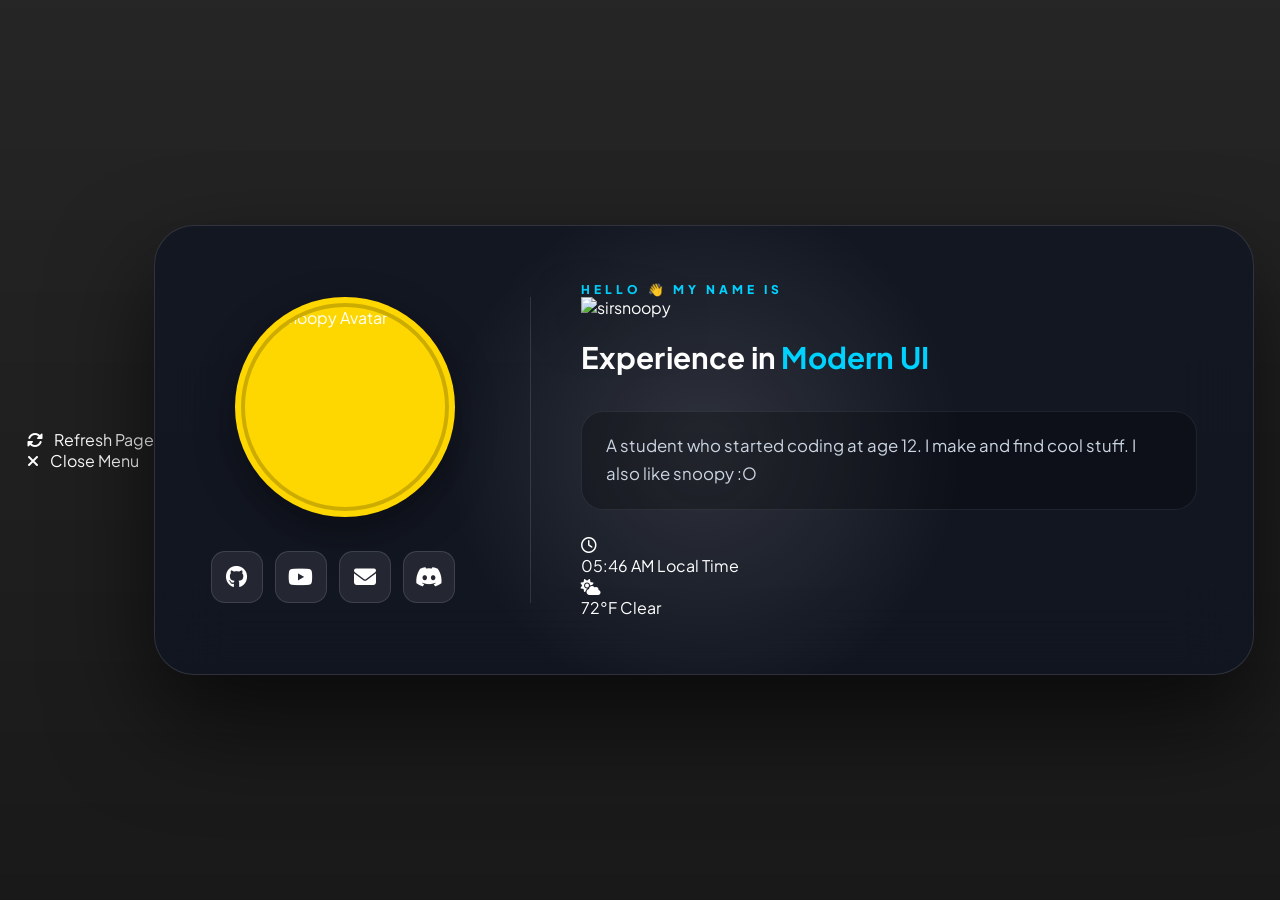
==== commit 9ad43929: "Update index.html" ====
--- a/index.html
+++ b/index.html
@@ -31,21 +31,6 @@
       
       <div class="card-glow" id="glow"></div>
       
-      <div class="wave-container">
-        <svg class="waves" xmlns="http://www.w3.org/2000/svg" xmlns:xlink="http://www.w3.org/1999/xlink"
-          viewBox="0 24 150 28" preserveAspectRatio="none" shape-rendering="auto">
-          <defs>
-            <path id="gentle-wave" d="M-160 44c30 0 58-18 88-18s 58 18 88 18 58-18 88-18 58 18 88 18 v44h-352z" />
-          </defs>
-          <g class="parallax">
-            <use xlink:href="#gentle-wave" x="48" y="0" />
-            <use xlink:href="#gentle-wave" x="48" y="3" />
-            <use xlink:href="#gentle-wave" x="48" y="5" />
-            <use xlink:href="#gentle-wave" x="48" y="7" />
-          </g>
-        </svg>
-      </div>
-
       <div class="profile-section">
         <div class="pfp-outer" tabindex="0">
           <div class="pfp-inner">
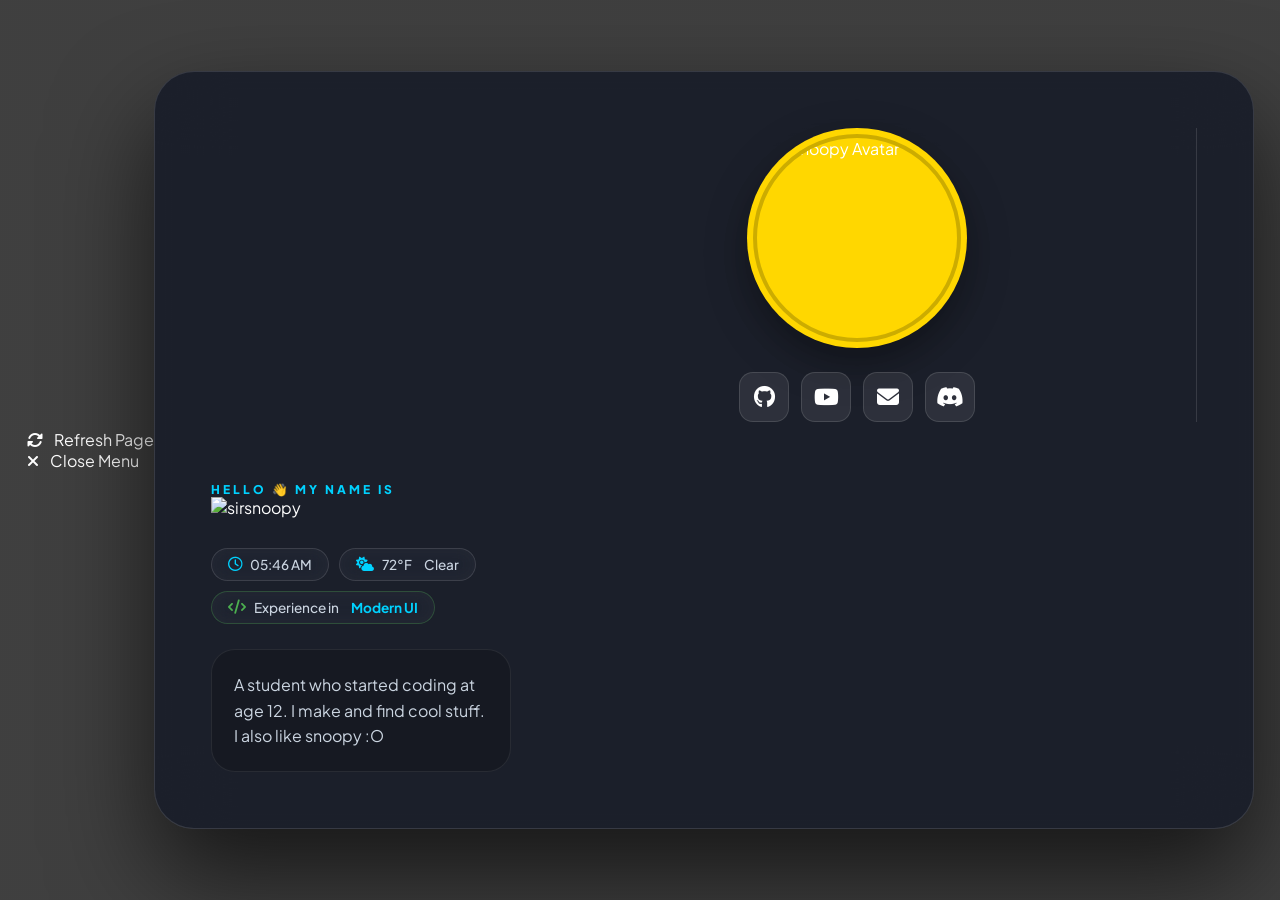
==== commit 2397332b: "Update index.html" ====
--- a/index.html
+++ b/index.html
@@ -40,52 +40,50 @@
         </div>
 
         <div class="social-row">
-          <a href="https://github.com/SirSnoopsiee" target="_blank" rel="noopener" class="social-btn" aria-label="GitHub">
+          <a href="https://github.com/SirSnoopsiee" target="_blank" rel="noopener" class="social-btn" data-tooltip="GitHub" aria-label="GitHub">
             <i class="fa-brands fa-github"></i>
           </a>
-          <a href="https://www.youtube.com/@SirSnoopsiee" target="_blank" rel="noopener" class="social-btn" aria-label="YouTube">
+          <a href="https://www.youtube.com/@SirSnoopsiee" target="_blank" rel="noopener" class="social-btn" data-tooltip="YouTube" aria-label="YouTube">
             <i class="fa-brands fa-youtube"></i>
           </a>
-          <a href="https://discord.com/users/1478125540828385350" target="_blank" rel="noopener" class="social-btn" aria-label="Discord">
+          <a href="mailto:your-email@example.com" class="social-btn" data-tooltip="Email" aria-label="Email">
+            <i class="fa-solid fa-envelope"></i>
+          </a>
+          <a href="https://discord.com/users/1478125540828385350" target="_blank" rel="noopener" class="social-btn" data-tooltip="Discord" aria-label="Discord">
             <i class="fa-brands fa-discord"></i>
           </a>
         </div>
       </div>
 
       <div class="content-section">
-        <div>
+        <div class="name-logo-wrapper">
           <p class="greeting">Hello 👋 my name is</p>
           <img src="https://raw.githubusercontent.com/code-andrewy/jumpman64beta/refs/heads/main/image-removebg-preview%20(1).png"
                alt="sirsnoopy" class="name-logo">
         </div>
 
-        <div class="typewriter-wrap">
-          Experience in 
-          <span id="typewriter" style="color:var(--accent-blue)"></span>
-          <span class="cursor"></span>
+        <div class="pill-group">
+          <div class="pill">
+            <i class="fa-regular fa-clock"></i>
+            <span id="time">00:00</span>
+          </div>
+          
+          <div class="pill">
+            <i class="fa-solid fa-cloud-sun"></i>
+            <span id="temp">--°F</span>
+            <span id="cond" style="margin-left: 4px;">Loading...</span>
+          </div>
+
+          <div class="pill exp">
+            <i class="fa-solid fa-code"></i>
+            <span>Experience in </span>
+            <span id="typewriter" style="color:var(--accent-blue); margin-left: 4px; font-weight: 700;"></span>
+          </div>
         </div>
 
         <p class="bio">
           A student who started coding at age 12. I make and find cool stuff. I also like snoopy :O
         </p>
-
-        <div class="info-grid">
-          <div class="stat-box">
-            <i class="fa-regular fa-clock"></i>
-            <div>
-              <span class="stat-val" id="time">00:00</span>
-              <span class="stat-label">Local Time</span>
-            </div>
-          </div>
-
-          <div class="stat-box">
-            <i class="fa-solid fa-cloud-sun"></i>
-            <div>
-              <span class="stat-val" id="temp">--°F</span>
-              <span class="stat-label" id="cond">Loading...</span>
-            </div>
-          </div>
-        </div>
       </div>
 
     </main>
--- a/style.css
+++ b/style.css
@@ -2,6 +2,7 @@
 :root {
   --accent-blue: #00d2ff;
   --accent-yellow: #ffd700;
+  --accent-green: #4caf50; /* Matches your Periodic Table logo */
   --glass: rgba(15, 20, 35, 0.72);
   --border: rgba(255, 255, 255, 0.12);
   --text: #ffffff;
@@ -15,6 +16,7 @@
   --max-width: 1100px;
 }
 
+/* --- RESET & BASE --- */
 * { box-sizing: border-box; margin: 0; padding: 0; }
 
 html, body {
@@ -26,7 +28,6 @@
   background-size: cover;
   background-position: center;
   background-attachment: fixed;
-  overflow-x: hidden;
 }
 
 body {
@@ -37,63 +38,7 @@
   padding: 20px;
 }
 
-#bg-video {
-  position: fixed;
-  inset: 0;
-  width: 100%;
-  height: 100%;
-  object-fit: cover;
-  z-index: -2;
-  pointer-events: none;
-}
-
-#bg-overlay {
-  position: fixed;
-  inset: 0;
-  background: linear-gradient(rgba(0,0,0,.4), rgba(0,0,0,.6));
-  z-index: -1;
-  pointer-events: none;
-}
-
-/* --- WAVE ANIMATION --- */
-.wave-container {
-  position: absolute;
-  bottom: 0;
-  left: 0;
-  width: 100%;
-  height: 100px;
-  overflow: hidden;
-  line-height: 0;
-  border-bottom-left-radius: var(--card-radius);
-  border-bottom-right-radius: var(--card-radius);
-  pointer-events: none;
-  z-index: 0;
-}
-
-.waves {
-  position: relative;
-  width: 100%;
-  height: 15vh;
-  margin-bottom: -7px;
-  min-height: 100px;
-  max-height: 150px;
-}
-
-.parallax > use {
-  animation: move-forever 25s cubic-bezier(.55, .5, .45, .5) infinite;
-}
-
-.parallax > use:nth-child(1) { animation-delay: -2s; animation-duration: 7s; fill: rgba(0, 210, 255, 0.3); }
-.parallax > use:nth-child(2) { animation-delay: -3s; animation-duration: 10s; fill: rgba(0, 210, 255, 0.2); }
-.parallax > use:nth-child(3) { animation-delay: -4s; animation-duration: 13s; fill: rgba(0, 210, 255, 0.1); }
-.parallax > use:nth-child(4) { animation-delay: -5s; animation-duration: 20s; fill: rgba(0, 210, 255, 0.05); }
-
-@keyframes move-forever {
-  0% { transform: translate3d(-90px, 0, 0); }
-  100% { transform: translate3d(85px, 0, 0); }
-}
-
-/* --- CARD & UI --- */
+/* --- THE CARD CONTAINER --- */
 .container {
   width: 100%;
   max-width: var(--max-width);
@@ -109,35 +54,36 @@
   border-radius: var(--card-radius);
   padding: var(--card-padding);
   display: grid;
-  grid-template-columns: 1fr;
-  gap: clamp(24px, 4vw, 48px);
+  grid-template-columns: 1fr; /* Mobile view */
+  gap: clamp(30px, 5vw, 60px);
   backdrop-filter: blur(var(--glass-blur)) saturate(180%);
   -webkit-backdrop-filter: blur(var(--glass-blur)) saturate(180%);
   box-shadow: 0 45px 100px rgba(0,0,0,.65);
-  transform-style: preserve-3d;
   position: relative;
-  overflow: visible;
-  isolation: isolate;
-}
-
-
-
-.card-glow {
-  position: absolute;
-  inset: 0;
-  border-radius: inherit;
-  pointer-events: none;
-  z-index: 1;
-  background: radial-gradient(circle at var(--mouse-x,50%) var(--mouse-y,50%), rgba(255,255,255,.12), transparent 45%);
-  will-change: background, opacity;
-}
-
+  overflow: visible; /* Keeps tooltips visible */
+}
+
+@media (min-width: 850px) {
+  .card { 
+    grid-template-columns: 300px 1fr; /* Desktop view */
+    align-items: start;
+  }
+}
+
+/* --- PROFILE SIDE --- */
 .profile-section {
   display: flex;
   flex-direction: column;
   align-items: center;
   gap: 24px;
   z-index: 2;
+}
+
+@media (min-width: 850px) {
+  .profile-section {
+    border-right: 1px solid var(--border);
+    padding-right: clamp(30px, 4vw, 60px);
+  }
 }
 
 .pfp-outer {
@@ -148,112 +94,134 @@
   padding: 6px;
   box-shadow: 0 15px 40px rgba(0,0,0,.4);
   transition: transform .5s var(--ease-bouncy);
-  display: flex;
-  align-items: center;
+}
+
+.pfp-outer:hover { transform: scale(1.05) rotate(2deg); }
+.pfp-inner { width: 100%; height: 100%; border-radius: 50%; overflow: hidden; border: 4px solid rgba(0,0,0,.2); }
+.pfp-img { width: 100%; height: 100%; object-fit: cover; }
+
+/* --- SOCIALS --- */
+.social-row {
+  display: flex;
+  gap: 12px;
   justify-content: center;
-}
-
-.pfp-outer:hover, .pfp-outer:focus { transform: scale(1.05) rotate(2deg); }
-.pfp-inner { width: 100%; height: 100%; border-radius: 50%; overflow: hidden; border: 4px solid rgba(0,0,0,.2); }
-.pfp-img { width: 100%; height: 100%; object-fit: cover; display: block; }
-
-.social-row {
-  display: flex;
-  gap: 12px;
   flex-wrap: wrap;
-  justify-content: center;
-  align-items: center;
-  width: 100%;
-  margin-top: 10px;
 }
 
 .social-btn {
-  width: 52px;
-  height: 52px;
+  width: 50px;
+  height: 50px;
   border-radius: 14px;
   background: rgba(255,255,255,.08);
   border: 1px solid var(--border);
   color: var(--text);
-  display: inline-flex;
+  display: flex;
   align-items: center;
   justify-content: center;
   text-decoration: none;
-  transition: transform .36s var(--ease-bouncy), box-shadow .28s var(--ease-smooth), background .2s var(--ease-smooth);
+  transition: all .3s var(--ease-smooth);
   position: relative;
-  outline: none;
-}
-
-.social-btn:focus { box-shadow: 0 8px 18px rgba(0,0,0,.35); transform: translateY(-6px) scale(1.03); }
-.social-btn:hover { transform: translateY(-8px) scale(1.05); }
+}
+
+.social-btn:hover {
+  background: rgba(255,255,255,0.15);
+  transform: translateY(-5px);
+  border-color: var(--accent-blue);
+}
 
 .social-btn::after {
   content: attr(data-tooltip);
   position: absolute;
+  bottom: -40px;
   left: 50%;
   transform: translateX(-50%) translateY(10px);
-  bottom: -44px;
-  background: rgba(0,0,0,.9);
-  border: 1px solid var(--border);
-  color: var(--text);
-  padding: 6px 12px;
-  border-radius: 8px;
-  font-size: 12px;
-  white-space: nowrap;
+  background: #000;
+  padding: 5px 10px;
+  border-radius: 6px;
+  font-size: 11px;
   opacity: 0;
   pointer-events: none;
-  transition: opacity .25s var(--ease-smooth), transform .25s var(--ease-smooth);
-  z-index: 100;
+  transition: all 0.2s ease;
+  white-space: nowrap;
+  border: 1px solid var(--border);
 }
 
 .social-btn:hover::after { opacity: 1; transform: translateX(-50%) translateY(0); }
 
+/* --- CONTENT SIDE --- */
 .content-section {
-  z-index: 2;
   display: flex;
   flex-direction: column;
-  gap: 24px;
+  gap: 20px;
 }
 
 .greeting {
   color: var(--accent-blue);
   text-transform: uppercase;
-  letter-spacing: 4px;
+  letter-spacing: 3px;
   font-weight: 800;
-  font-size: .75rem;
-}
-
-.name-logo { max-width: 340px; width: 100%; filter: drop-shadow(0 12px 24px rgba(0,0,0,.5)); display: block; }
-
-.typewriter-wrap {
-  font-size: clamp(1.1rem, 2.8vw, 1.85rem);
-  font-weight: 700;
-  min-height: 1.5em;
-  line-height: 1.05;
-  letter-spacing: .2px;
-}
-
+  font-size: 0.75rem;
+}
+
+.name-logo-wrapper {
+  margin-bottom: 5px;
+}
+
+/* --- THE PILLS --- */
+.pill-group {
+  display: flex;
+  flex-wrap: wrap;
+  gap: 10px;
+  margin: 5px 0;
+}
+
+.pill {
+  display: inline-flex;
+  align-items: center;
+  gap: 8px;
+  padding: 7px 16px;
+  background: rgba(255, 255, 255, 0.05);
+  border: 1px solid var(--border);
+  border-radius: 100px;
+  font-size: 0.85rem;
+  font-weight: 500;
+  color: var(--muted);
+  backdrop-filter: blur(10px);
+  transition: all 0.3s ease;
+}
+
+.pill:hover {
+  background: rgba(255, 255, 255, 0.1);
+  border-color: var(--accent-blue);
+}
+
+.pill i {
+  color: var(--accent-blue);
+  font-size: 0.9rem;
+}
+
+/* Experience Highlight Pill */
+.pill.exp {
+  border-color: rgba(76, 175, 80, 0.3); /* Green tint */
+}
+
+.pill.exp i { color: var(--accent-green); }
+
+/* --- BIO BOX --- */
 .bio {
   color: var(--muted);
-  font-size: 1.05rem;
-  line-height: 1.7;
-  background: rgba(0,0,0,.25);
-  padding: 20px 24px;
-  border-radius: 22px;
-  border: 1px solid rgba(255,255,255,.08);
-}
-
-/* ... existing modal and utility styles ... */
+  font-size: 1rem;
+  line-height: 1.6;
+  background: rgba(0,0,0,0.2);
+  padding: 22px;
+  border-radius: 24px;
+  border: 1px solid rgba(255,255,255,0.08);
+}
 
 @keyframes cardAppear { from { opacity: 0; transform: translateY(20px); } to { opacity: 1; transform: translateY(0); } }
 
-@media (min-width: 850px) {
-  .card { grid-template-columns: 320px 1fr; align-items: center; gap: 50px; }
-  .profile-section { border-right: 1px solid var(--border); padding-right: 50px; }
-  .social-row { justify-content: flex-start; }
-}
-
+/* Mobile Adjustments */
 @media (max-width: 600px) {
-  .card { padding: 24px; border-radius: 30px; }
-  .wave-container { border-bottom-left-radius: 30px; border-bottom-right-radius: 30px; height: 60px; }
-  .profile-section { border-right: none; border-bottom: 1px solid var(--border); padding-bottom: 24px; }
-}
+  .card { padding: 24px; border-radius: 32px; }
+  .profile-section { border-bottom: 1px solid var(--border); padding-bottom: 24px; }
+}
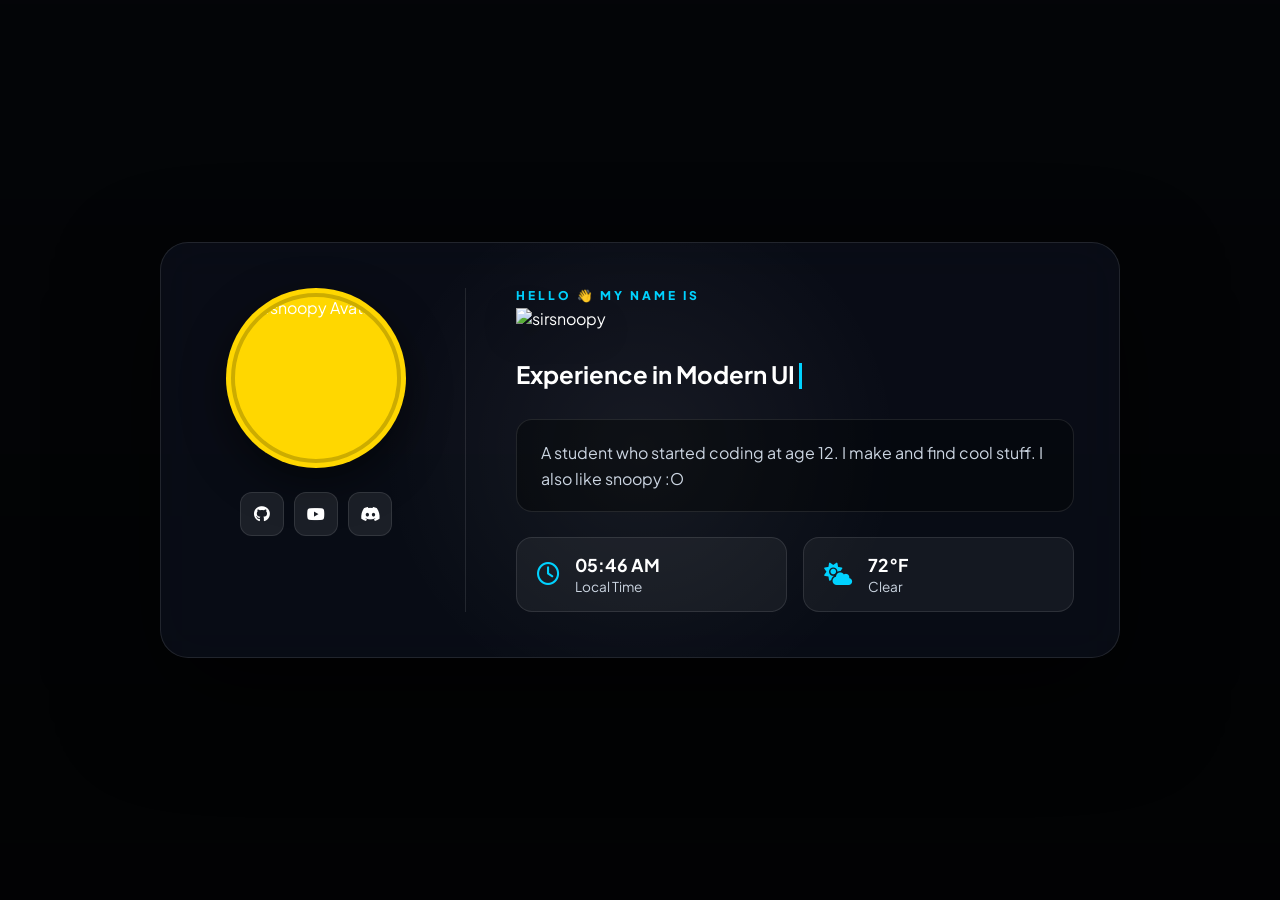
==== commit 4b8309f9: "Update index.html" ====
--- a/index.html
+++ b/index.html
@@ -12,9 +12,6 @@
 </head>
 
 <body>
-
-  <div id="bg-overlay"></div>
-
   <div id="context-menu" aria-hidden="true" role="menu">
     <div class="menu-item" id="ctx-refresh" role="menuitem" tabindex="0">
       <i class="fa-solid fa-rotate"></i>
@@ -27,74 +24,59 @@
   </div>
 
   <div class="container" id="tilt-container">
-    <main class="card" id="tilt-card" role="application" aria-label="Sirsnoopy profile card">
-      
+    <main class="card" id="tilt-card">
       <div class="card-glow" id="glow"></div>
       
       <div class="profile-section">
-        <div class="pfp-outer" tabindex="0">
+        <div class="pfp-outer">
           <div class="pfp-inner">
-            <img src="https://raw.githubusercontent.com/code-andrewy/Images/refs/heads/main/unwatermarked_Gemini_Generated_Image_5cxwxp5cxwxp5cxw.png"
-                 alt="Sirsnoopy Avatar" class="pfp-img">
+            <img src="https://raw.githubusercontent.com/code-andrewy/Images/refs/heads/main/unwatermarked_Gemini_Generated_Image_5cxwxp5cxwxp5cxw.png" alt="Sirsnoopy Avatar" class="pfp-img">
           </div>
         </div>
 
         <div class="social-row">
-          <a href="https://github.com/SirSnoopsiee" target="_blank" rel="noopener" class="social-btn" data-tooltip="GitHub" aria-label="GitHub">
-            <i class="fa-brands fa-github"></i>
-          </a>
-          <a href="https://www.youtube.com/@SirSnoopsiee" target="_blank" rel="noopener" class="social-btn" data-tooltip="YouTube" aria-label="YouTube">
-            <i class="fa-brands fa-youtube"></i>
-          </a>
-          <a href="mailto:your-email@example.com" class="social-btn" data-tooltip="Email" aria-label="Email">
-            <i class="fa-solid fa-envelope"></i>
-          </a>
-          <a href="https://discord.com/users/1478125540828385350" target="_blank" rel="noopener" class="social-btn" data-tooltip="Discord" aria-label="Discord">
-            <i class="fa-brands fa-discord"></i>
-          </a>
+          <a href="https://github.com/SirSnoopsiee" target="_blank" class="social-btn"><i class="fa-brands fa-github"></i></a>
+          <a href="https://www.youtube.com/@SirSnoopsiee" target="_blank" class="social-btn"><i class="fa-brands fa-youtube"></i></a>
+          <a href="https://discord.com/users/1478125540828385350" target="_blank" class="social-btn"><i class="fa-brands fa-discord"></i></a>
         </div>
       </div>
 
       <div class="content-section">
-        <div class="name-logo-wrapper">
-          <p class="greeting">Hello 👋 my name is</p>
-          <img src="https://raw.githubusercontent.com/code-andrewy/jumpman64beta/refs/heads/main/image-removebg-preview%20(1).png"
-               alt="sirsnoopy" class="name-logo">
+        <div>
+          <p class="greeting">HELLO 👋 MY NAME IS</p>
+          <img src="https://raw.githubusercontent.com/code-andrewy/jumpman64beta/refs/heads/main/image-removebg-preview%20(1).png" alt="sirsnoopy" class="name-logo">
         </div>
 
-        <div class="pill-group">
-          <div class="pill">
+        <div class="typewriter-wrap">
+          Experience in <span id="typewriter"></span><span class="cursor"></span>
+        </div>
+
+        <div class="bio">
+          A student who started coding at age 12. I make and find cool stuff. I also like snoopy :O
+        </div>
+
+        <div class="info-grid">
+          <div class="stat-box">
             <i class="fa-regular fa-clock"></i>
-            <span id="time">00:00</span>
-          </div>
-          
-          <div class="pill">
-            <i class="fa-solid fa-cloud-sun"></i>
-            <span id="temp">--°F</span>
-            <span id="cond" style="margin-left: 4px;">Loading...</span>
+            <div>
+              <span class="stat-val" id="time">00:00</span>
+              <span class="stat-label">Local Time</span>
+            </div>
           </div>
 
-          <div class="pill exp">
-            <i class="fa-solid fa-code"></i>
-            <span>Experience in </span>
-            <span id="typewriter" style="color:var(--accent-blue); margin-left: 4px; font-weight: 700;"></span>
+          <div class="stat-box">
+            <i class="fa-solid fa-cloud-sun"></i>
+            <div>
+              <span class="stat-val" id="temp">--°F</span>
+              <span class="stat-label" id="cond">Loading...</span>
+            </div>
           </div>
         </div>
-
-        <p class="bio">
-          A student who started coding at age 12. I make and find cool stuff. I also like snoopy :O
-        </p>
       </div>
 
     </main>
   </div>
 
-  <div class="video-modal" id="video-modal" aria-hidden="true">
-    <div class="video-frame" role="dialog" aria-modal="true" aria-label="Intro video">
-      <div id="intro-player" style="width:100%;height:100%;"></div>
-    </div>
-  </div>
-
-  <script src="script.js" defer></script>
+  <script src="script.js"></script>
 </body>
 </html>
--- a/style.css
+++ b/style.css
@@ -1,159 +1,118 @@
-/* Stop looking at my code me don't like that! :( */
+/* --- VARIABLES --- */
 :root {
   --accent-blue: #00d2ff;
   --accent-yellow: #ffd700;
-  --accent-green: #4caf50; /* Matches your Periodic Table logo */
-  --glass: rgba(15, 20, 35, 0.72);
-  --border: rgba(255, 255, 255, 0.12);
+  --glass: rgba(15, 20, 35, 0.55);
+  --glass-dark: rgba(0, 0, 0, 0.35);
+  --border: rgba(255, 255, 255, 0.1);
   --text: #ffffff;
   --muted: #cbd5e1;
   --bg-fallback: url('https://raw.githubusercontent.com/code-andrewy/jumpman64beta/refs/heads/main/charlie-brown-snoopy-stargazing-desktop-wallpaper-preview.jpg');
-  --ease-bouncy: cubic-bezier(0.34, 1.56, 0.64, 1);
   --ease-smooth: cubic-bezier(0.23, 1, 0.32, 1);
-  --card-radius: 40px;
-  --card-padding: clamp(24px, 5vw, 56px);
-  --glass-blur: 35px;
-  --max-width: 1100px;
+  --card-radius: 28px;
 }
 
-/* --- RESET & BASE --- */
+/* --- RESET & BODY --- */
 * { box-sizing: border-box; margin: 0; padding: 0; }
-
-html, body {
-  height: 100%;
-  font-family: 'Plus Jakarta Sans', sans-serif;
-  -webkit-font-smoothing: antialiased;
-  color: var(--text);
-  background: linear-gradient(rgba(0,0,0,.5), rgba(0,0,0,.5)), var(--bg-fallback);
-  background-size: cover;
-  background-position: center;
-  background-attachment: fixed;
-}
 
 body {
   min-height: 100vh;
   display: flex;
   align-items: center;
   justify-content: center;
-  padding: 20px;
+  font-family: 'Plus Jakarta Sans', sans-serif;
+  color: var(--text);
+  overflow-x: hidden;
+  background-color: #05070a;
+}
+
+/* Background Image with Overlay */
+body::before {
+  content: '';
+  position: fixed;
+  inset: 0;
+  background: linear-gradient(rgba(0,0,0,0.2), rgba(0,0,0,0.6)), var(--bg-fallback);
+  background-size: cover;
+  background-position: center;
+  z-index: -1;
 }
 
 /* --- THE CARD CONTAINER --- */
 .container {
+  perspective: 1500px;
+  padding: 20px;
   width: 100%;
-  max-width: var(--max-width);
-  perspective: 2000px;
-  z-index: 2;
-  animation: cardAppear .85s var(--ease-smooth);
+  max-width: 1000px;
 }
 
 .card {
-  width: 100%;
   background: var(--glass);
+  backdrop-filter: blur(25px) saturate(150%);
+  -webkit-backdrop-filter: blur(25px) saturate(150%);
   border: 1px solid var(--border);
   border-radius: var(--card-radius);
-  padding: var(--card-padding);
+  padding: 45px;
   display: grid;
-  grid-template-columns: 1fr; /* Mobile view */
-  gap: clamp(30px, 5vw, 60px);
-  backdrop-filter: blur(var(--glass-blur)) saturate(180%);
-  -webkit-backdrop-filter: blur(var(--glass-blur)) saturate(180%);
-  box-shadow: 0 45px 100px rgba(0,0,0,.65);
+  grid-template-columns: 260px 1fr;
+  gap: 50px;
+  box-shadow: 0 40px 100px rgba(0,0,0,0.6);
   position: relative;
-  overflow: visible; /* Keeps tooltips visible */
+  transform-style: preserve-3d;
+  transition: transform 0.1s ease-out;
+  overflow: hidden; /* Keeps the glow inside */
 }
 
-@media (min-width: 850px) {
-  .card { 
-    grid-template-columns: 300px 1fr; /* Desktop view */
-    align-items: start;
-  }
+/* Mouse Glow Effect */
+.card-glow {
+  position: absolute;
+  inset: 0;
+  pointer-events: none;
+  background: radial-gradient(circle at var(--mouse-x, 50%) var(--mouse-y, 50%), rgba(255,255,255,0.06), transparent 50%);
+  z-index: 0;
 }
 
-/* --- PROFILE SIDE --- */
+/* --- LEFT SIDE: PROFILE --- */
 .profile-section {
   display: flex;
   flex-direction: column;
   align-items: center;
   gap: 24px;
+  border-right: 1px solid var(--border);
+  padding-right: 40px;
   z-index: 2;
 }
 
-@media (min-width: 850px) {
-  .profile-section {
-    border-right: 1px solid var(--border);
-    padding-right: clamp(30px, 4vw, 60px);
-  }
+.pfp-outer {
+  width: 180px;
+  height: 180px;
+  background: var(--accent-yellow);
+  border-radius: 50%;
+  padding: 5px;
+  box-shadow: 0 15px 40px rgba(0,0,0,0.5);
 }
 
-.pfp-outer {
-  width: clamp(140px, 20vw, 220px);
-  height: clamp(140px, 20vw, 220px);
-  background: var(--accent-yellow);
-  border-radius: 50%;
-  padding: 6px;
-  box-shadow: 0 15px 40px rgba(0,0,0,.4);
-  transition: transform .5s var(--ease-bouncy);
-}
-
-.pfp-outer:hover { transform: scale(1.05) rotate(2deg); }
-.pfp-inner { width: 100%; height: 100%; border-radius: 50%; overflow: hidden; border: 4px solid rgba(0,0,0,.2); }
+.pfp-inner { width: 100%; height: 100%; border-radius: 50%; overflow: hidden; border: 4px solid rgba(0,0,0,0.2); }
 .pfp-img { width: 100%; height: 100%; object-fit: cover; }
 
-/* --- SOCIALS --- */
-.social-row {
-  display: flex;
-  gap: 12px;
-  justify-content: center;
-  flex-wrap: wrap;
-}
-
+/* Social Buttons */
+.social-row { display: flex; gap: 10px; flex-wrap: wrap; justify-content: center; }
 .social-btn {
-  width: 50px;
-  height: 50px;
-  border-radius: 14px;
-  background: rgba(255,255,255,.08);
+  width: 44px;
+  height: 44px;
+  background: rgba(255,255,255,0.08);
   border: 1px solid var(--border);
-  color: var(--text);
+  border-radius: 12px;
+  color: white;
   display: flex;
   align-items: center;
   justify-content: center;
   text-decoration: none;
-  transition: all .3s var(--ease-smooth);
-  position: relative;
+  transition: all 0.3s var(--ease-smooth);
 }
+.social-btn:hover { background: rgba(255,255,255,0.15); transform: translateY(-3px); border-color: var(--accent-blue); }
 
-.social-btn:hover {
-  background: rgba(255,255,255,0.15);
-  transform: translateY(-5px);
-  border-color: var(--accent-blue);
-}
-
-.social-btn::after {
-  content: attr(data-tooltip);
-  position: absolute;
-  bottom: -40px;
-  left: 50%;
-  transform: translateX(-50%) translateY(10px);
-  background: #000;
-  padding: 5px 10px;
-  border-radius: 6px;
-  font-size: 11px;
-  opacity: 0;
-  pointer-events: none;
-  transition: all 0.2s ease;
-  white-space: nowrap;
-  border: 1px solid var(--border);
-}
-
-.social-btn:hover::after { opacity: 1; transform: translateX(-50%) translateY(0); }
-
-/* --- CONTENT SIDE --- */
-.content-section {
-  display: flex;
-  flex-direction: column;
-  gap: 20px;
-}
+/* --- RIGHT SIDE: CONTENT --- */
+.content-section { display: flex; flex-direction: column; gap: 20px; z-index: 2; justify-content: center; }
 
 .greeting {
   color: var(--accent-blue);
@@ -161,67 +120,78 @@
   letter-spacing: 3px;
   font-weight: 800;
   font-size: 0.75rem;
-}
-
-.name-logo-wrapper {
   margin-bottom: 5px;
 }
 
-/* --- THE PILLS --- */
-.pill-group {
-  display: flex;
-  flex-wrap: wrap;
-  gap: 10px;
-  margin: 5px 0;
+.name-logo { max-width: 300px; filter: drop-shadow(0 8px 16px rgba(0,0,0,0.3)); }
+
+/* Typewriter Text */
+.typewriter-wrap {
+  font-size: 1.5rem;
+  font-weight: 700;
+  margin: 10px 0;
+}
+.cursor {
+  display: inline-block;
+  width: 3px;
+  height: 1.1em;
+  background: var(--accent-blue);
+  margin-left: 4px;
+  animation: blink 1s infinite;
+  vertical-align: text-bottom;
+}
+@keyframes blink { 50% { opacity: 0; } }
+
+/* Bio Box */
+.bio {
+  background: var(--glass-dark);
+  padding: 20px 24px;
+  border-radius: 16px;
+  border: 1px solid var(--border);
+  color: var(--muted);
+  line-height: 1.6;
+  font-size: 1rem;
 }
 
-.pill {
-  display: inline-flex;
-  align-items: center;
-  gap: 8px;
-  padding: 7px 16px;
+/* Bottom Status Pills/Cards */
+.info-grid { display: grid; grid-template-columns: 1fr 1fr; gap: 16px; margin-top: 5px; }
+.stat-box {
   background: rgba(255, 255, 255, 0.05);
   border: 1px solid var(--border);
-  border-radius: 100px;
-  font-size: 0.85rem;
-  font-weight: 500;
-  color: var(--muted);
+  border-radius: 16px;
+  padding: 16px 20px;
+  display: flex;
+  align-items: center;
+  gap: 16px;
+  transition: background 0.3s ease;
+}
+.stat-box:hover { background: rgba(255, 255, 255, 0.08); }
+.stat-box i { font-size: 1.4rem; color: var(--accent-blue); }
+.stat-box div { display: flex; flex-direction: column; }
+.stat-val { font-size: 1.1rem; font-weight: 700; color: white; }
+.stat-label { font-size: 0.85rem; color: var(--muted); margin-top: 2px; }
+
+/* --- CONTEXT MENU --- */
+#context-menu {
+  position: fixed;
+  display: none;
+  background: rgba(15, 20, 35, 0.95);
   backdrop-filter: blur(10px);
-  transition: all 0.3s ease;
+  border: 1px solid var(--border);
+  border-radius: 10px;
+  padding: 8px 0;
+  z-index: 1000;
+  min-width: 160px;
+  box-shadow: 0 10px 30px rgba(0,0,0,0.5);
 }
+.menu-item { padding: 10px 20px; cursor: pointer; display: flex; align-items: center; transition: background 0.2s; font-size: 0.9rem; }
+.menu-item:hover { background: rgba(255,255,255,0.1); }
 
-.pill:hover {
-  background: rgba(255, 255, 255, 0.1);
-  border-color: var(--accent-blue);
+/* --- MOBILE RESPONSIVE --- */
+@media (max-width: 850px) {
+  .card { grid-template-columns: 1fr; padding: 30px; text-align: center; gap: 30px; }
+  .profile-section { border-right: none; border-bottom: 1px solid var(--border); padding-right: 0; padding-bottom: 30px; }
+  .info-grid { grid-template-columns: 1fr; }
+  .stat-box { justify-content: center; text-align: left; }
+  .name-logo { margin: 0 auto; }
 }
-
-.pill i {
-  color: var(--accent-blue);
-  font-size: 0.9rem;
-}
-
-/* Experience Highlight Pill */
-.pill.exp {
-  border-color: rgba(76, 175, 80, 0.3); /* Green tint */
-}
-
-.pill.exp i { color: var(--accent-green); }
-
-/* --- BIO BOX --- */
-.bio {
-  color: var(--muted);
-  font-size: 1rem;
-  line-height: 1.6;
-  background: rgba(0,0,0,0.2);
-  padding: 22px;
-  border-radius: 24px;
-  border: 1px solid rgba(255,255,255,0.08);
-}
-
-@keyframes cardAppear { from { opacity: 0; transform: translateY(20px); } to { opacity: 1; transform: translateY(0); } }
-
-/* Mobile Adjustments */
-@media (max-width: 600px) {
-  .card { padding: 24px; border-radius: 32px; }
-  .profile-section { border-bottom: 1px solid var(--border); padding-bottom: 24px; }
-}
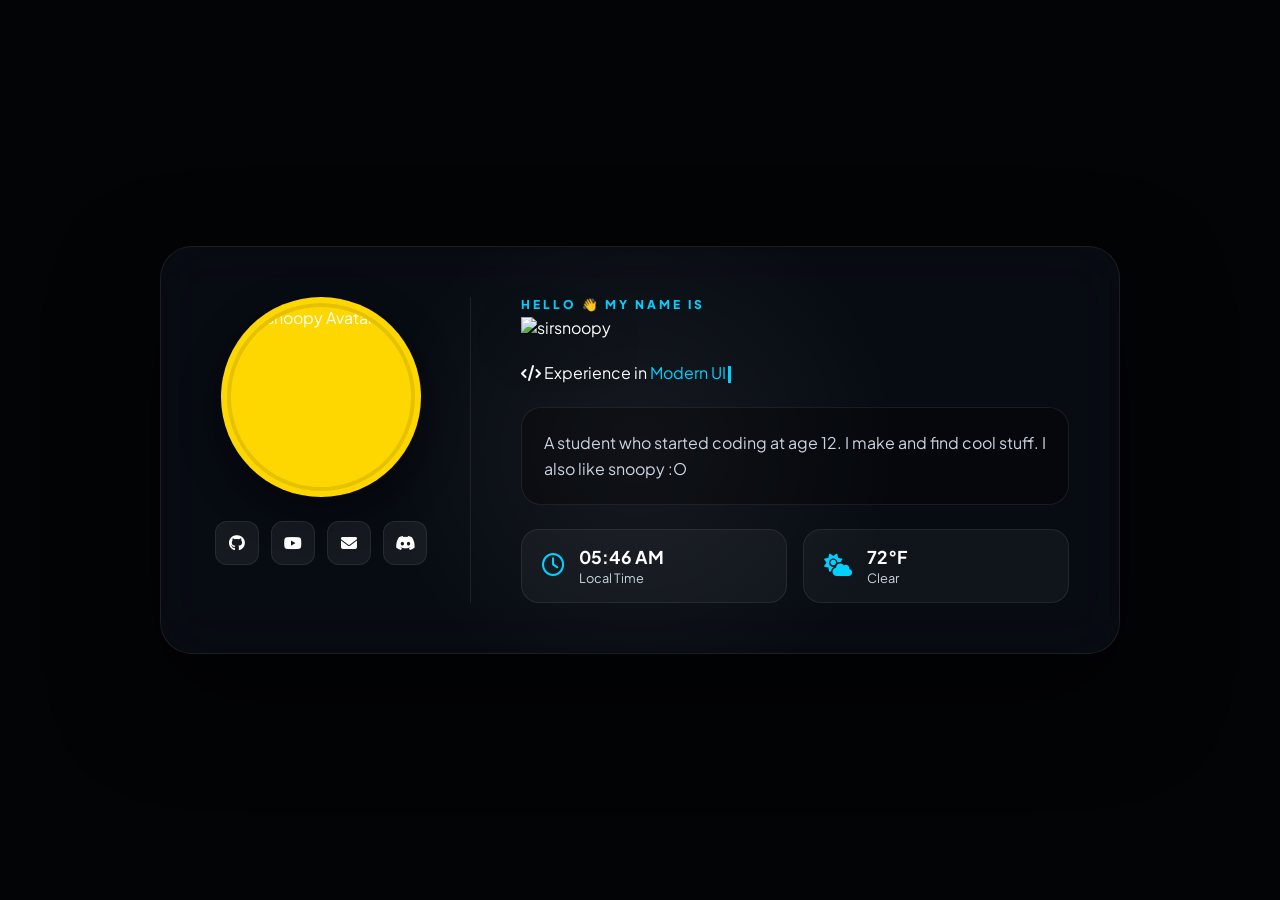
==== commit 154e008c: "Update index.html" ====
--- a/index.html
+++ b/index.html
@@ -4,7 +4,6 @@
   <meta charset="utf-8" />
   <meta name="viewport" content="width=device-width,initial-scale=1,viewport-fit=cover" />
   <title>Sirsnoopy</title>
-
   <link rel="icon" type="image/png" href="https://raw.githubusercontent.com/code-andrewy/Images/refs/heads/main/unwatermarked_Gemini_Generated_Image_5cxwxp5cxwxp5cxw.png" />
   <link rel="stylesheet" href="https://cdnjs.cloudflare.com/ajax/libs/font-awesome/6.5.1/css/all.min.css" />
   <link href="https://fonts.googleapis.com/css2?family=Plus+Jakarta+Sans:wght@400;600;700;800&display=swap" rel="stylesheet" />
@@ -37,18 +36,22 @@
         <div class="social-row">
           <a href="https://github.com/SirSnoopsiee" target="_blank" class="social-btn"><i class="fa-brands fa-github"></i></a>
           <a href="https://www.youtube.com/@SirSnoopsiee" target="_blank" class="social-btn"><i class="fa-brands fa-youtube"></i></a>
+          <a href="https://sirsnoopy.pages.dev/contact" target="_blank" class="social-btn"><i class="fa-solid fa-envelope"></i></a>
           <a href="https://discord.com/users/1478125540828385350" target="_blank" class="social-btn"><i class="fa-brands fa-discord"></i></a>
         </div>
       </div>
 
       <div class="content-section">
-        <div>
+        <div class="header-group">
           <p class="greeting">HELLO 👋 MY NAME IS</p>
           <img src="https://raw.githubusercontent.com/code-andrewy/jumpman64beta/refs/heads/main/image-removebg-preview%20(1).png" alt="sirsnoopy" class="name-logo">
         </div>
 
-        <div class="typewriter-wrap">
-          Experience in <span id="typewriter"></span><span class="cursor"></span>
+        <div class="pill-wrapper">
+          <div class="pill exp-pill">
+            <i class="fa-solid fa-code"></i>
+            <span>Experience in <span id="typewriter"></span><span class="cursor"></span></span>
+          </div>
         </div>
 
         <div class="bio">
@@ -73,7 +76,6 @@
           </div>
         </div>
       </div>
-
     </main>
   </div>
 
--- a/style.css
+++ b/style.css
@@ -1,18 +1,15 @@
-/* --- VARIABLES --- */
 :root {
   --accent-blue: #00d2ff;
   --accent-yellow: #ffd700;
-  --glass: rgba(15, 20, 35, 0.55);
-  --glass-dark: rgba(0, 0, 0, 0.35);
-  --border: rgba(255, 255, 255, 0.1);
+  --glass: rgba(15, 20, 35, 0.45);
+  --glass-dark: rgba(0, 0, 0, 0.25);
+  --border: rgba(255, 255, 255, 0.08);
   --text: #ffffff;
   --muted: #cbd5e1;
   --bg-fallback: url('https://raw.githubusercontent.com/code-andrewy/jumpman64beta/refs/heads/main/charlie-brown-snoopy-stargazing-desktop-wallpaper-preview.jpg');
-  --ease-smooth: cubic-bezier(0.23, 1, 0.32, 1);
-  --card-radius: 28px;
+  --card-radius: 32px;
 }
 
-/* --- RESET & BODY --- */
 * { box-sizing: border-box; margin: 0; padding: 0; }
 
 body {
@@ -22,36 +19,28 @@
   justify-content: center;
   font-family: 'Plus Jakarta Sans', sans-serif;
   color: var(--text);
-  overflow-x: hidden;
   background-color: #05070a;
 }
 
-/* Background Image with Overlay */
 body::before {
   content: '';
   position: fixed;
   inset: 0;
-  background: linear-gradient(rgba(0,0,0,0.2), rgba(0,0,0,0.6)), var(--bg-fallback);
+  background: linear-gradient(rgba(0,0,0,0.3), rgba(0,0,0,0.4)), var(--bg-fallback);
   background-size: cover;
   background-position: center;
   z-index: -1;
 }
 
-/* --- THE CARD CONTAINER --- */
-.container {
-  perspective: 1500px;
-  padding: 20px;
-  width: 100%;
-  max-width: 1000px;
-}
+.container { perspective: 1500px; padding: 20px; width: 100%; max-width: 1000px; }
 
 .card {
   background: var(--glass);
-  backdrop-filter: blur(25px) saturate(150%);
-  -webkit-backdrop-filter: blur(25px) saturate(150%);
+  backdrop-filter: blur(30px) saturate(150%);
+  -webkit-backdrop-filter: blur(30px) saturate(150%);
   border: 1px solid var(--border);
   border-radius: var(--card-radius);
-  padding: 45px;
+  padding: 50px;
   display: grid;
   grid-template-columns: 260px 1fr;
   gap: 50px;
@@ -59,10 +48,9 @@
   position: relative;
   transform-style: preserve-3d;
   transition: transform 0.1s ease-out;
-  overflow: hidden; /* Keeps the glow inside */
+  overflow: hidden;
 }
 
-/* Mouse Glow Effect */
 .card-glow {
   position: absolute;
   inset: 0;
@@ -71,35 +59,34 @@
   z-index: 0;
 }
 
-/* --- LEFT SIDE: PROFILE --- */
+/* --- LEFT SIDE --- */
 .profile-section {
   display: flex;
   flex-direction: column;
   align-items: center;
   gap: 24px;
-  border-right: 1px solid var(--border);
+  border-right: 1px solid var(--border); /* This is the vertical line */
   padding-right: 40px;
   z-index: 2;
 }
 
 .pfp-outer {
-  width: 180px;
-  height: 180px;
+  width: 200px;
+  height: 200px;
   background: var(--accent-yellow);
   border-radius: 50%;
-  padding: 5px;
-  box-shadow: 0 15px 40px rgba(0,0,0,0.5);
+  padding: 6px;
+  box-shadow: 0 15px 40px rgba(0,0,0,0.4);
 }
 
-.pfp-inner { width: 100%; height: 100%; border-radius: 50%; overflow: hidden; border: 4px solid rgba(0,0,0,0.2); }
+.pfp-inner { width: 100%; height: 100%; border-radius: 50%; overflow: hidden; border: 4px solid rgba(0,0,0,0.1); }
 .pfp-img { width: 100%; height: 100%; object-fit: cover; }
 
-/* Social Buttons */
-.social-row { display: flex; gap: 10px; flex-wrap: wrap; justify-content: center; }
+.social-row { display: flex; gap: 12px; }
 .social-btn {
   width: 44px;
   height: 44px;
-  background: rgba(255,255,255,0.08);
+  background: rgba(255,255,255,0.06);
   border: 1px solid var(--border);
   border-radius: 12px;
   color: white;
@@ -107,12 +94,12 @@
   align-items: center;
   justify-content: center;
   text-decoration: none;
-  transition: all 0.3s var(--ease-smooth);
+  transition: 0.3s;
 }
-.social-btn:hover { background: rgba(255,255,255,0.15); transform: translateY(-3px); border-color: var(--accent-blue); }
+.social-btn:hover { background: rgba(255,255,255,0.15); border-color: var(--accent-blue); transform: translateY(-3px); }
 
-/* --- RIGHT SIDE: CONTENT --- */
-.content-section { display: flex; flex-direction: column; gap: 20px; z-index: 2; justify-content: center; }
+/* --- RIGHT SIDE --- */
+.content-section { display: flex; flex-direction: column; gap: 24px; z-index: 2; }
 
 .greeting {
   color: var(--accent-blue);
@@ -120,58 +107,51 @@
   letter-spacing: 3px;
   font-weight: 800;
   font-size: 0.75rem;
-  margin-bottom: 5px;
 }
 
-.name-logo { max-width: 300px; filter: drop-shadow(0 8px 16px rgba(0,0,0,0.3)); }
+.name-logo { max-width: 320px; filter: drop-shadow(0 12px 24px rgba(0,0,0,0.4)); margin-top: 5px; }
 
-/* Typewriter Text */
-.typewriter-wrap {
-  font-size: 1.5rem;
-  font-weight: 700;
-  margin: 10px 0;
-}
+.typewriter-wrap { font-size: 1.6rem; font-weight: 700; }
+#typewriter { color: var(--accent-blue); }
 .cursor {
   display: inline-block;
   width: 3px;
   height: 1.1em;
   background: var(--accent-blue);
-  margin-left: 4px;
+  margin-left: 2px;
   animation: blink 1s infinite;
   vertical-align: text-bottom;
 }
 @keyframes blink { 50% { opacity: 0; } }
 
-/* Bio Box */
 .bio {
   background: var(--glass-dark);
-  padding: 20px 24px;
-  border-radius: 16px;
+  padding: 22px;
+  border-radius: 20px;
   border: 1px solid var(--border);
   color: var(--muted);
   line-height: 1.6;
-  font-size: 1rem;
 }
 
-/* Bottom Status Pills/Cards */
-.info-grid { display: grid; grid-template-columns: 1fr 1fr; gap: 16px; margin-top: 5px; }
+/* Time & Weather Cards (Pills) */
+.info-grid { display: grid; grid-template-columns: 1fr 1fr; gap: 16px; }
 .stat-box {
-  background: rgba(255, 255, 255, 0.05);
+  background: rgba(255, 255, 255, 0.04);
   border: 1px solid var(--border);
-  border-radius: 16px;
+  border-radius: 18px;
   padding: 16px 20px;
   display: flex;
   align-items: center;
-  gap: 16px;
+  gap: 15px;
   transition: background 0.3s ease;
 }
 .stat-box:hover { background: rgba(255, 255, 255, 0.08); }
 .stat-box i { font-size: 1.4rem; color: var(--accent-blue); }
 .stat-box div { display: flex; flex-direction: column; }
 .stat-val { font-size: 1.1rem; font-weight: 700; color: white; }
-.stat-label { font-size: 0.85rem; color: var(--muted); margin-top: 2px; }
+.stat-label { font-size: 0.8rem; color: var(--muted); margin-top: 2px; }
 
-/* --- CONTEXT MENU --- */
+/* Context Menu */
 #context-menu {
   position: fixed;
   display: none;
@@ -182,14 +162,13 @@
   padding: 8px 0;
   z-index: 1000;
   min-width: 160px;
-  box-shadow: 0 10px 30px rgba(0,0,0,0.5);
 }
-.menu-item { padding: 10px 20px; cursor: pointer; display: flex; align-items: center; transition: background 0.2s; font-size: 0.9rem; }
+.menu-item { padding: 10px 20px; cursor: pointer; display: flex; align-items: center; transition: 0.2s; }
 .menu-item:hover { background: rgba(255,255,255,0.1); }
 
-/* --- MOBILE RESPONSIVE --- */
+/* Mobile Adjustments */
 @media (max-width: 850px) {
-  .card { grid-template-columns: 1fr; padding: 30px; text-align: center; gap: 30px; }
+  .card { grid-template-columns: 1fr; padding: 30px; text-align: center; }
   .profile-section { border-right: none; border-bottom: 1px solid var(--border); padding-right: 0; padding-bottom: 30px; }
   .info-grid { grid-template-columns: 1fr; }
   .stat-box { justify-content: center; text-align: left; }
